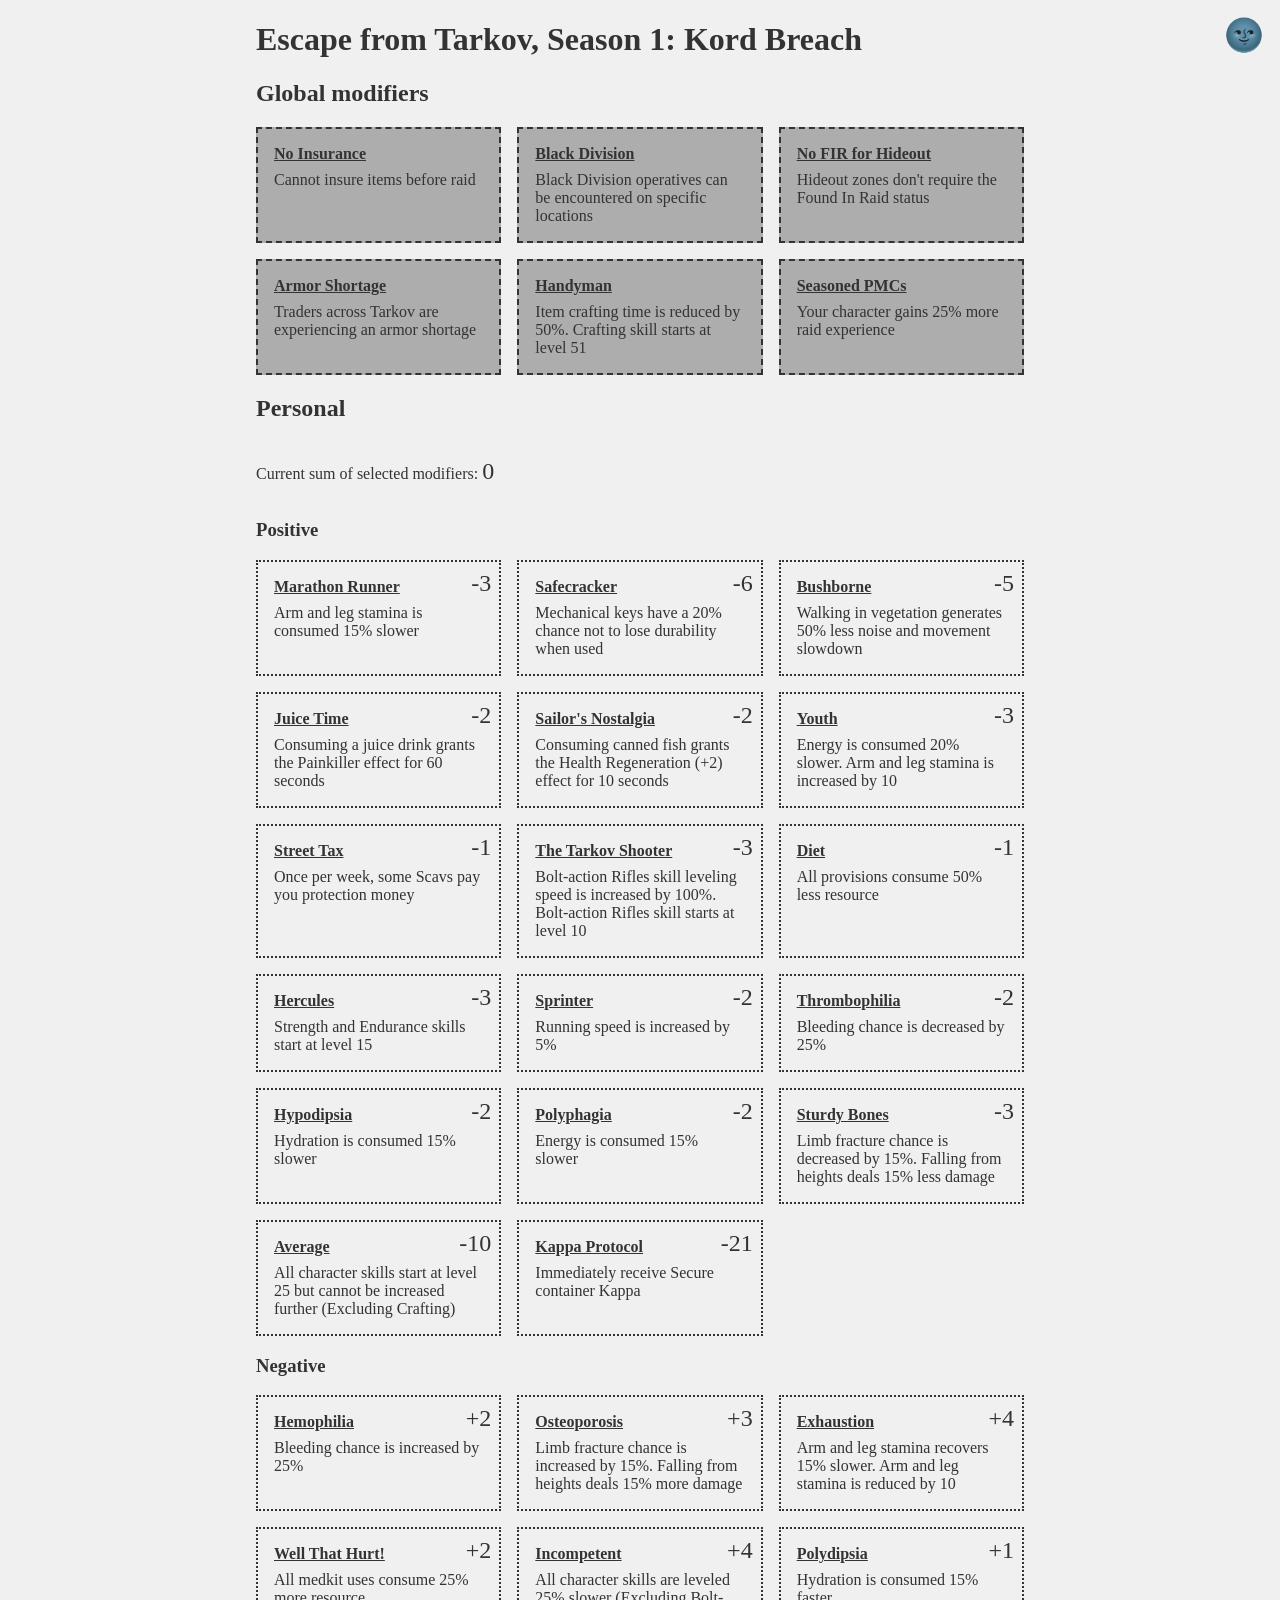
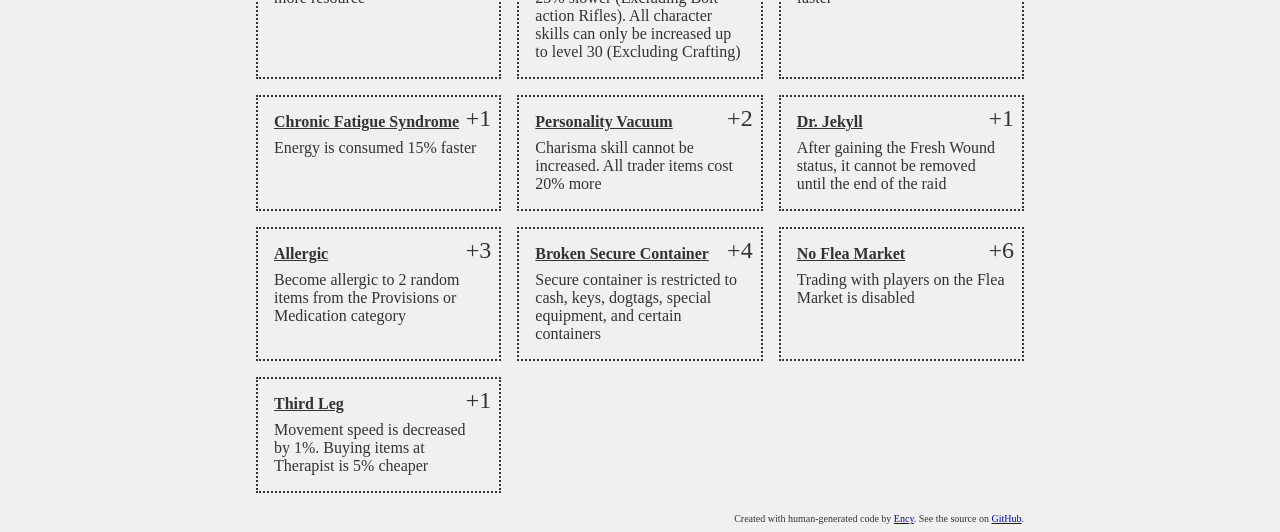
==== index.html @ 267952dd "Sticky sum, coloured sum" ====
<!DOCTYPE html>
<html lang="en">

<head>
    <meta charset="UTF-8">
    <meta name="viewport" content="width=device-width, initial-scale=1.0">
    <title>Season 1: Kord Breach modifiers</title>
    <link rel="stylesheet" href="./style.css">
    <script src="./themeSwitcher.js"></script>
</head>

<body>
    <h1>Escape from Tarkov, Season 1: Kord Breach</h1>

    <theme-switch>🌑</theme-switch>

    <h2>Global modifiers</h2>
    <modifier-grid>
        <modifier-item disabled checked>
            <modifier-name>No Insurance</modifier-name>
            <modifier-description>Cannot insure items before raid</modifier-description>
        </modifier-item>
        <modifier-item disabled checked>
            <modifier-name>Black Division</modifier-name>
            <modifier-description>Black Division operatives can be encountered on specific locations</modifier-description>
        </modifier-item>
        <modifier-item disabled checked>
            <modifier-name>No FIR for Hideout</modifier-name>
            <modifier-description>Hideout zones don't require the Found In Raid status</modifier-description>
        </modifier-item>
        <modifier-item disabled checked>
            <modifier-name>Armor Shortage</modifier-name>
            <modifier-description>Traders across Tarkov are experiencing an armor shortage</modifier-description>
        </modifier-item>
        <modifier-item disabled checked>
            <modifier-name>Handyman</modifier-name>
            <modifier-description>Item crafting time is reduced by 50%. Crafting skill starts at level 51</modifier-description>
        </modifier-item>
        <modifier-item disabled checked>
            <modifier-name>Seasoned PMCs</modifier-name>
            <modifier-description>Your character gains 25% more raid experience</modifier-description>
        </modifier-item>

    </modifier-grid>

    <h2>Personal</h2>
    <p id="sum-text">Current sum of selected modifiers: <span id="sum">0</span> </p>
    <h3>Positive</h3>
    <modifier-grid>
        <modifier-item>
            <modifier-name>Marathon Runner</modifier-name>
            <modifier-points>-3</modifier-points>
            <modifier-description>Arm and leg stamina is consumed 15% slower</modifier-description>
        </modifier-item>
        <modifier-item>
            <modifier-name>Safecracker</modifier-name>
            <modifier-points>-6</modifier-points>
            <modifier-description>Mechanical keys have a 20% chance not to lose durability when used</modifier-description>
        </modifier-item>
        <modifier-item>
            <modifier-name>Bushborne</modifier-name>
            <modifier-points>-5</modifier-points>
            <modifier-description>Walking in vegetation generates 50% less noise and movement slowdown</modifier-description>
        </modifier-item>
        <modifier-item>
            <modifier-name>Juice Time</modifier-name>
            <modifier-points>-2</modifier-points>
            <modifier-description>Consuming a juice drink grants the Painkiller effect for 60 seconds</modifier-description>
        </modifier-item>
        <modifier-item>
            <modifier-name>Sailor's Nostalgia</modifier-name>
            <modifier-points>-2</modifier-points>
            <modifier-description>Consuming canned fish grants the Health Regeneration (+2) effect for 10 seconds</modifier-description>
        </modifier-item>
        <modifier-item>
            <modifier-name>Youth</modifier-name>
            <modifier-points>-3</modifier-points>
            <modifier-description>Energy is consumed 20% slower. Arm and leg stamina is increased by 10</modifier-description>
        </modifier-item>
        <modifier-item>
            <modifier-name>Street Tax</modifier-name>
            <modifier-points>-1</modifier-points>
            <modifier-description>Once per week, some Scavs pay you protection money</modifier-description>
        </modifier-item>
        <modifier-item>
            <modifier-name>The Tarkov Shooter</modifier-name>
            <modifier-points>-3</modifier-points>
            <modifier-description>Bolt-action Rifles skill leveling speed is increased by 100%. Bolt-action Rifles skill starts at level 10</modifier-description>
        </modifier-item>
        <modifier-item>
            <modifier-name>Diet</modifier-name>
            <modifier-points>-1</modifier-points>
            <modifier-description>All provisions consume 50% less resource</modifier-description>
        </modifier-item>
        <modifier-item>
            <modifier-name>Hercules</modifier-name>
            <modifier-points>-3</modifier-points>
            <modifier-description>Strength and Endurance skills start at level 15</modifier-description>
        </modifier-item>
        <modifier-item>
            <modifier-name>Sprinter</modifier-name>
            <modifier-points>-2</modifier-points>
            <modifier-description>Running speed is increased by 5%</modifier-description>
        </modifier-item>
        <modifier-item>
            <modifier-name>Thrombophilia</modifier-name>
            <modifier-points>-2</modifier-points>
            <modifier-description>Bleeding chance is decreased by 25%</modifier-description>
        </modifier-item>
        <modifier-item>
            <modifier-name>Hypodipsia</modifier-name>
            <modifier-points>-2</modifier-points>
            <modifier-description>Hydration is consumed 15% slower</modifier-description>
        </modifier-item>
        <modifier-item>
            <modifier-name>Polyphagia</modifier-name>
            <modifier-points>-2</modifier-points>
            <modifier-description>Energy is consumed 15% slower</modifier-description>
        </modifier-item>
        <modifier-item>
            <modifier-name>Sturdy Bones</modifier-name>
            <modifier-points>-3</modifier-points>
            <modifier-description>Limb fracture chance is decreased by 15%. Falling from heights deals 15% less damage</modifier-description>
        </modifier-item>
        <modifier-item>
            <modifier-name>Average</modifier-name>
            <modifier-points>-10</modifier-points>
            <modifier-description>All character skills start at level 25 but cannot be increased further (Excluding Crafting)</modifier-description>
        </modifier-item>
        <modifier-item>
            <modifier-name>Kappa Protocol</modifier-name>
            <modifier-points>-21</modifier-points>
            <modifier-description>Immediately receive Secure container Kappa</modifier-description>
        </modifier-item>
    </modifier-grid>
    <h3>Negative</h3>
    <modifier-grid>
        <modifier-item>
            <modifier-name>Hemophilia</modifier-name>
            <modifier-points>+2</modifier-points>
            <modifier-description>Bleeding chance is increased by 25%</modifier-description>
        </modifier-item>
        <modifier-item>
            <modifier-name>Osteoporosis</modifier-name>
            <modifier-points>+3</modifier-points>
            <modifier-description>Limb fracture chance is increased by 15%. Falling from heights deals 15% more damage</modifier-description>
        </modifier-item>
        <modifier-item>
            <modifier-name>Exhaustion</modifier-name>
            <modifier-points>+4</modifier-points>
            <modifier-description>Arm and leg stamina recovers 15% slower. Arm and leg stamina is reduced by 10</modifier-description>
        </modifier-item>
        <modifier-item>
            <modifier-name>Well That Hurt!</modifier-name>
            <modifier-points>+2</modifier-points>
            <modifier-description>All medkit uses consume 25% more resource</modifier-description>
        </modifier-item>
        <modifier-item>
            <modifier-name>Incompetent</modifier-name>
            <modifier-points>+4</modifier-points>
            <modifier-description>All character skills are leveled 25% slower (Excluding Bolt-action Rifles). All character skills can only be increased up to level 30 (Excluding Crafting)</modifier-description>
        </modifier-item>
        <modifier-item>
            <modifier-name>Polydipsia</modifier-name>
            <modifier-points>+1</modifier-points>
            <modifier-description>Hydration is consumed 15% faster</modifier-description>
        </modifier-item>
        <modifier-item>
            <modifier-name>Chronic Fatigue Syndrome</modifier-name>
            <modifier-points>+1</modifier-points>
            <modifier-description>Energy is consumed 15% faster</modifier-description>
        </modifier-item>
        <modifier-item>
            <modifier-name>Personality Vacuum</modifier-name>
            <modifier-points>+2</modifier-points>
            <modifier-description>Charisma skill cannot be increased. All trader items cost 20% more</modifier-description>
        </modifier-item>
        <modifier-item>
            <modifier-name>Dr. Jekyll</modifier-name>
            <modifier-points>+1</modifier-points>
            <modifier-description>After gaining the Fresh Wound status, it cannot be removed until the end of the raid</modifier-description>
        </modifier-item>
        <modifier-item>
            <modifier-name>Allergic</modifier-name>
            <modifier-points>+3</modifier-points>
            <modifier-description>Become allergic to 2 random items from the Provisions or Medication category</modifier-description>
        </modifier-item>
        <modifier-item>
            <modifier-name>Broken Secure Container</modifier-name>
            <modifier-points>+4</modifier-points>
            <modifier-description>Secure container is restricted to cash, keys, dogtags, special equipment, and certain containers</modifier-description>
        </modifier-item>
        <modifier-item>
            <modifier-name>No Flea Market</modifier-name>
            <modifier-points>+6</modifier-points>
            <modifier-description>Trading with players on the Flea Market is disabled</modifier-description>
        </modifier-item>
        <modifier-item>
            <modifier-name>Third Leg</modifier-name>
            <modifier-points>+1</modifier-points>
            <modifier-description>Movement speed is decreased by 1%. Buying items at Therapist is 5% cheaper</modifier-description>
        </modifier-item>
    </modifier-grid>
    <script src="./script.js"></script>

    <footer>
        Created with human-generated code by <a href="https://github.com/3ncy">Ency</a>. See the source on <a href="https://github.com/3ncy/seasonal-modifiers">GitHub</a>.
    </footer>
</body>

</html>
---- style.css ----
html {
    color-scheme: light dark;
    --background-color: light-dark(#f0f0f0, #121212);
    --text-color: light-dark(#333, #f4f4f4);
    --selected-item-background: light-dark(#adadad, #555);
}

body {
    background-color: var(--background-color);
    color: var(--text-color);
}

modifier-grid {
    display: grid;
    grid-template-columns: repeat(auto-fill, minmax(200px, 1fr));
    gap: 1em;
}

modifier-item {
    cursor: pointer;

    display: block;
    position: relative;

    padding: 1em;

    border-style: dotted;
    border-width: 2px;

    &[checked] {
        background-color: var(--selected-item-background);
        border-style: dashed;
    }

    &[disabled] {
        cursor: default;
    }
}

modifier-name {
    display: inline-block;
    text-decoration: underline;
    font-weight: bold;
    margin-bottom: 0.5em;
}

modifier-description {
    display: block
}

modifier-points {
    position: absolute;
    top: 0.5rem;
    right: 0.5rem;
    font-size: x-large;
    margin-left: 1em;
}

span#sum {
    font-size: x-large;

    &[bad]{
        color: red;
    }
}

#sum-text {
    /* To make it stick on scrolling and be on top of all the content behind it */
    position: sticky;
    top: 0;
    background-color: var(--background-color);
    z-index: 1;
    width: 100%;

    /* visual stuff */
    padding-top: 1em;
    padding-bottom: 1em;
}

body {
    margin-right: 20vw;
    margin-left: 20vw;
}

footer {
    margin-top: 2em;
    font-size: x-small;
    text-align: right;
}

theme-switch {
    position: fixed;
    top: 1rem;
    right: 1rem;
    cursor: pointer;
    user-select: none;
    font-size: 2em;
}
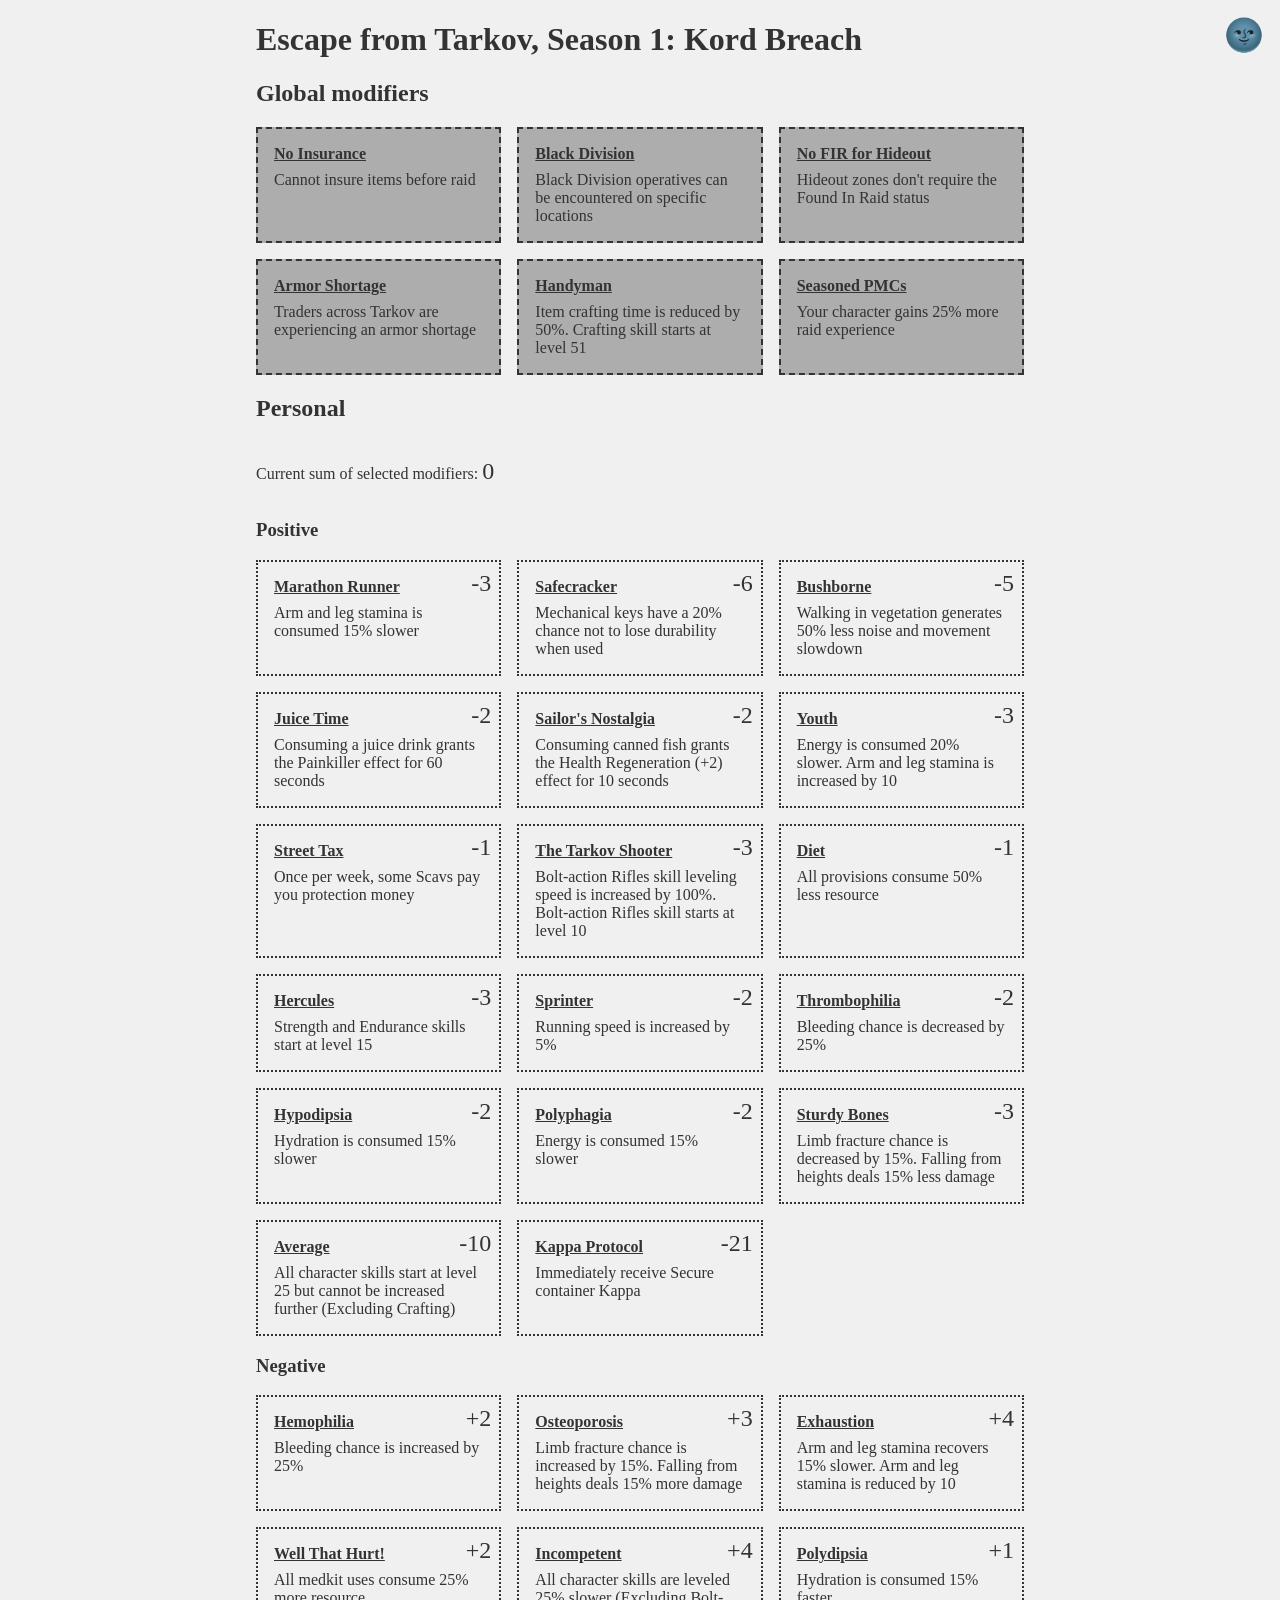
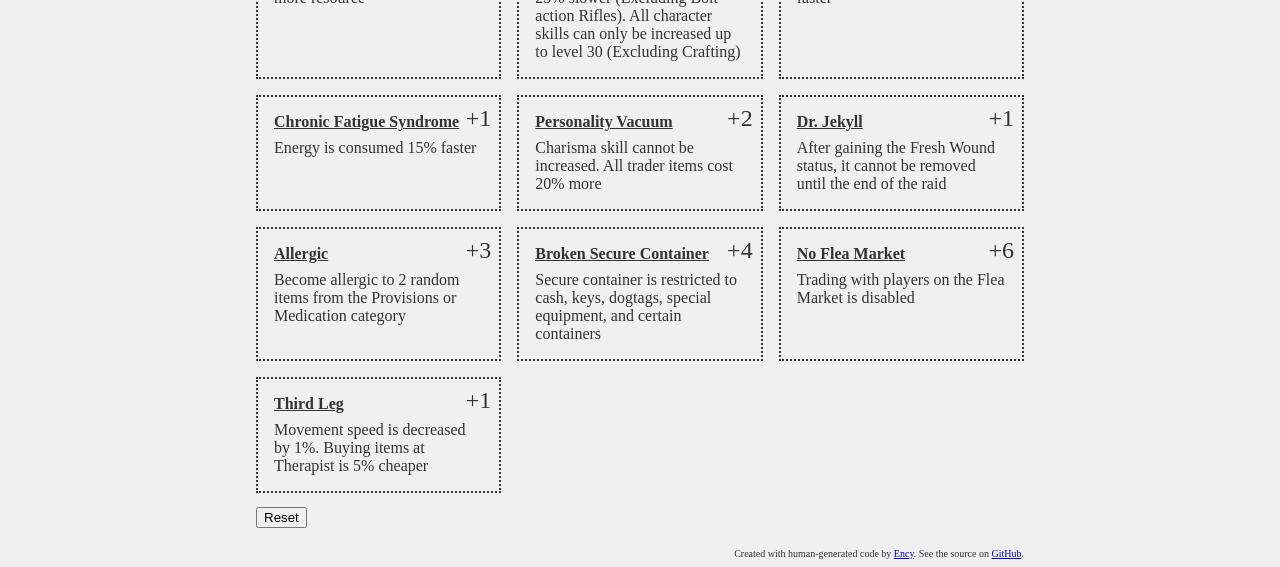
==== commit 38937bbb: "one-click reset selected" ====
--- a/index.html
+++ b/index.html
@@ -16,6 +16,7 @@
 
     <h2>Global modifiers</h2>
     <modifier-grid>
+        <!-- global template start -->
         <modifier-item disabled checked>
             <modifier-name>No Insurance</modifier-name>
             <modifier-description>Cannot insure items before raid</modifier-description>
@@ -40,13 +41,14 @@
             <modifier-name>Seasoned PMCs</modifier-name>
             <modifier-description>Your character gains 25% more raid experience</modifier-description>
         </modifier-item>
-
+       <!-- global template end -->
     </modifier-grid>
 
     <h2>Personal</h2>
     <p id="sum-text">Current sum of selected modifiers: <span id="sum">0</span> </p>
     <h3>Positive</h3>
     <modifier-grid>
+        <!-- positive template start -->
         <modifier-item>
             <modifier-name>Marathon Runner</modifier-name>
             <modifier-points>-3</modifier-points>
@@ -102,22 +104,22 @@
             <modifier-points>-2</modifier-points>
             <modifier-description>Running speed is increased by 5%</modifier-description>
         </modifier-item>
-        <modifier-item>
+        <modifier-item group="2">
             <modifier-name>Thrombophilia</modifier-name>
             <modifier-points>-2</modifier-points>
             <modifier-description>Bleeding chance is decreased by 25%</modifier-description>
         </modifier-item>
-        <modifier-item>
+        <modifier-item group="3">
             <modifier-name>Hypodipsia</modifier-name>
             <modifier-points>-2</modifier-points>
             <modifier-description>Hydration is consumed 15% slower</modifier-description>
         </modifier-item>
-        <modifier-item>
+        <modifier-item group="4">
             <modifier-name>Polyphagia</modifier-name>
             <modifier-points>-2</modifier-points>
             <modifier-description>Energy is consumed 15% slower</modifier-description>
         </modifier-item>
-        <modifier-item>
+        <modifier-item group="1">
             <modifier-name>Sturdy Bones</modifier-name>
             <modifier-points>-3</modifier-points>
             <modifier-description>Limb fracture chance is decreased by 15%. Falling from heights deals 15% less damage</modifier-description>
@@ -132,15 +134,17 @@
             <modifier-points>-21</modifier-points>
             <modifier-description>Immediately receive Secure container Kappa</modifier-description>
         </modifier-item>
+       <!-- positive template end -->
     </modifier-grid>
     <h3>Negative</h3>
     <modifier-grid>
-        <modifier-item>
+        <!-- negative template start -->
+        <modifier-item group="2">
             <modifier-name>Hemophilia</modifier-name>
             <modifier-points>+2</modifier-points>
             <modifier-description>Bleeding chance is increased by 25%</modifier-description>
         </modifier-item>
-        <modifier-item>
+        <modifier-item group="1">
             <modifier-name>Osteoporosis</modifier-name>
             <modifier-points>+3</modifier-points>
             <modifier-description>Limb fracture chance is increased by 15%. Falling from heights deals 15% more damage</modifier-description>
@@ -160,12 +164,12 @@
             <modifier-points>+4</modifier-points>
             <modifier-description>All character skills are leveled 25% slower (Excluding Bolt-action Rifles). All character skills can only be increased up to level 30 (Excluding Crafting)</modifier-description>
         </modifier-item>
-        <modifier-item>
+        <modifier-item group="3">
             <modifier-name>Polydipsia</modifier-name>
             <modifier-points>+1</modifier-points>
             <modifier-description>Hydration is consumed 15% faster</modifier-description>
         </modifier-item>
-        <modifier-item>
+        <modifier-item group="4">
             <modifier-name>Chronic Fatigue Syndrome</modifier-name>
             <modifier-points>+1</modifier-points>
             <modifier-description>Energy is consumed 15% faster</modifier-description>
@@ -200,9 +204,11 @@
             <modifier-points>+1</modifier-points>
             <modifier-description>Movement speed is decreased by 1%. Buying items at Therapist is 5% cheaper</modifier-description>
         </modifier-item>
+       <!-- negative template end -->
     </modifier-grid>
     <script src="./script.js"></script>
 
+    <button id="reset" onclick="resetSelected();">Reset</button>
     <footer>
         Created with human-generated code by <a href="https://github.com/3ncy">Ency</a>. See the source on <a href="https://github.com/3ncy/seasonal-modifiers">GitHub</a>.
     </footer>
--- a/style.css
+++ b/style.css
@@ -34,6 +34,10 @@
 
     &[disabled] {
         cursor: default;
+    }
+
+    &[blocked] {
+        opacity: 0.5;
     }
 }
 
@@ -77,6 +81,10 @@
     padding-bottom: 1em;
 }
 
+button#reset {
+    margin-top: 1em;
+}
+
 body {
     margin-right: 20vw;
     margin-left: 20vw;
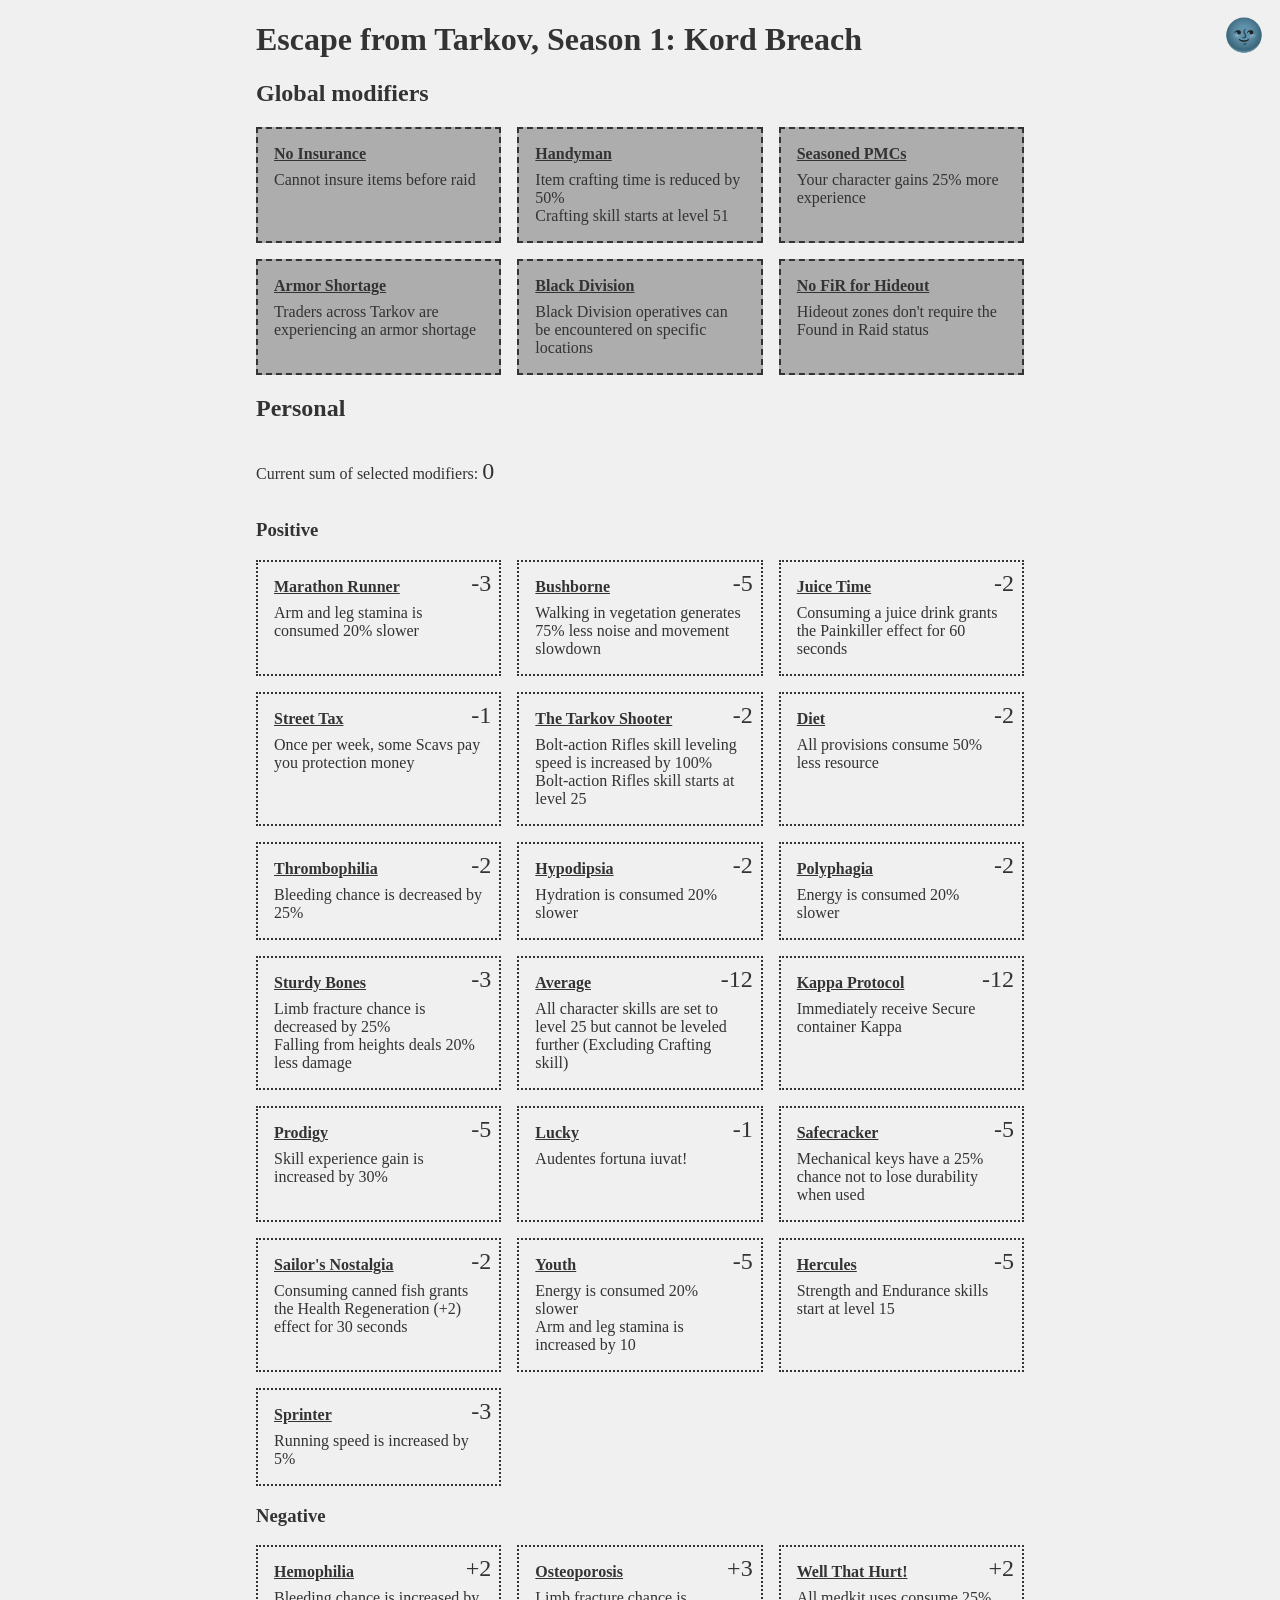
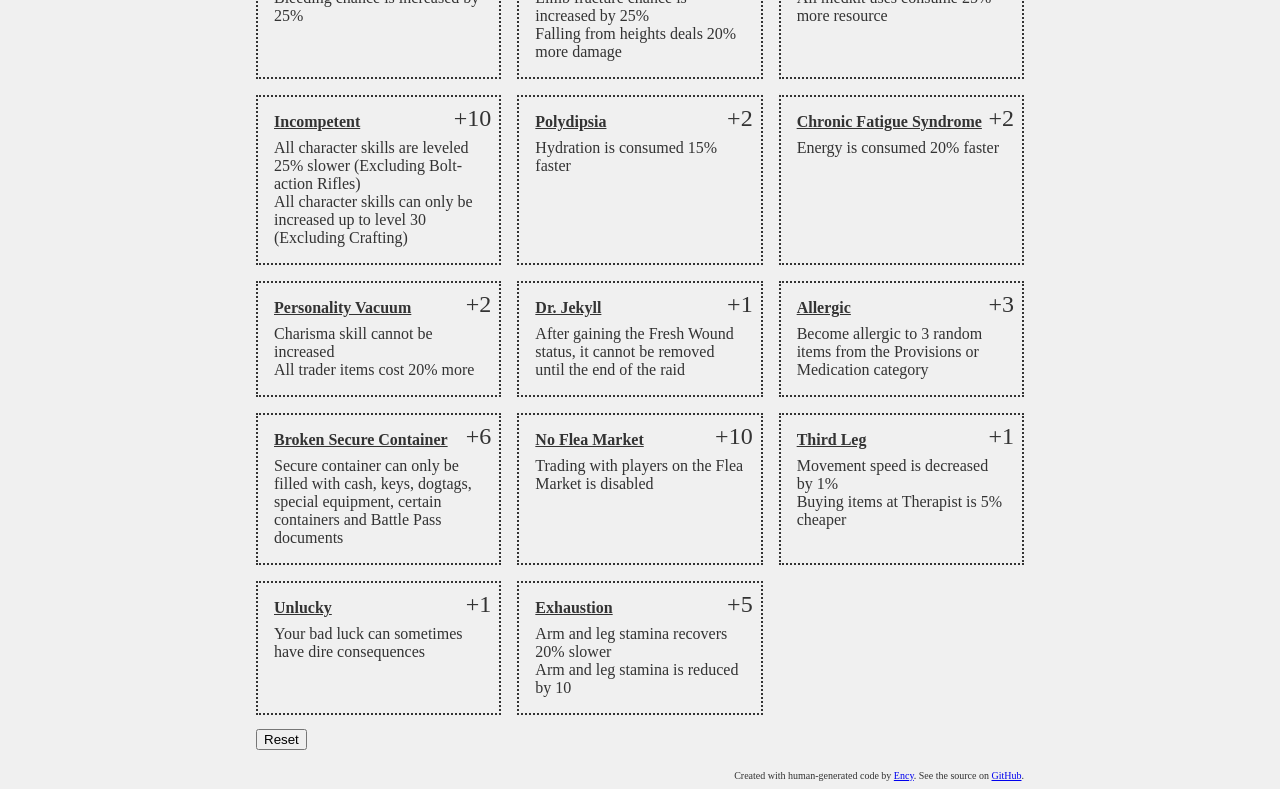
==== commit 333bcd23: "Update info for Season 1 launch" ====
--- a/index.html
+++ b/index.html
@@ -22,24 +22,24 @@
             <modifier-description>Cannot insure items before raid</modifier-description>
         </modifier-item>
         <modifier-item disabled checked>
+            <modifier-name>Handyman</modifier-name>
+            <modifier-description>Item crafting time is reduced by 50%<br>Crafting skill starts at level 51</modifier-description>
+        </modifier-item>
+        <modifier-item disabled checked>
+            <modifier-name>Seasoned PMCs</modifier-name>
+            <modifier-description>Your character gains 25% more experience</modifier-description>
+        </modifier-item>
+        <modifier-item disabled checked>
+            <modifier-name>Armor Shortage</modifier-name>
+            <modifier-description>Traders across Tarkov are experiencing an armor shortage</modifier-description>
+        </modifier-item>
+        <modifier-item disabled checked>
             <modifier-name>Black Division</modifier-name>
             <modifier-description>Black Division operatives can be encountered on specific locations</modifier-description>
         </modifier-item>
         <modifier-item disabled checked>
-            <modifier-name>No FIR for Hideout</modifier-name>
-            <modifier-description>Hideout zones don't require the Found In Raid status</modifier-description>
-        </modifier-item>
-        <modifier-item disabled checked>
-            <modifier-name>Armor Shortage</modifier-name>
-            <modifier-description>Traders across Tarkov are experiencing an armor shortage</modifier-description>
-        </modifier-item>
-        <modifier-item disabled checked>
-            <modifier-name>Handyman</modifier-name>
-            <modifier-description>Item crafting time is reduced by 50%. Crafting skill starts at level 51</modifier-description>
-        </modifier-item>
-        <modifier-item disabled checked>
-            <modifier-name>Seasoned PMCs</modifier-name>
-            <modifier-description>Your character gains 25% more raid experience</modifier-description>
+            <modifier-name>No FiR for Hideout</modifier-name>
+            <modifier-description>Hideout zones don't require the Found in Raid status</modifier-description>
         </modifier-item>
        <!-- global template end -->
     </modifier-grid>
@@ -49,135 +49,140 @@
     <h3>Positive</h3>
     <modifier-grid>
         <!-- positive template start -->
-        <modifier-item>
+        <modifier-item group="5">
             <modifier-name>Marathon Runner</modifier-name>
             <modifier-points>-3</modifier-points>
-            <modifier-description>Arm and leg stamina is consumed 15% slower</modifier-description>
-        </modifier-item>
-        <modifier-item>
-            <modifier-name>Safecracker</modifier-name>
-            <modifier-points>-6</modifier-points>
-            <modifier-description>Mechanical keys have a 20% chance not to lose durability when used</modifier-description>
+            <modifier-description>Arm and leg stamina is consumed 20% slower</modifier-description>
         </modifier-item>
         <modifier-item>
             <modifier-name>Bushborne</modifier-name>
             <modifier-points>-5</modifier-points>
-            <modifier-description>Walking in vegetation generates 50% less noise and movement slowdown</modifier-description>
+            <modifier-description>Walking in vegetation generates 75% less noise and movement slowdown</modifier-description>
         </modifier-item>
         <modifier-item>
             <modifier-name>Juice Time</modifier-name>
             <modifier-points>-2</modifier-points>
             <modifier-description>Consuming a juice drink grants the Painkiller effect for 60 seconds</modifier-description>
-        </modifier-item>
-        <modifier-item>
-            <modifier-name>Sailor's Nostalgia</modifier-name>
-            <modifier-points>-2</modifier-points>
-            <modifier-description>Consuming canned fish grants the Health Regeneration (+2) effect for 10 seconds</modifier-description>
-        </modifier-item>
-        <modifier-item>
-            <modifier-name>Youth</modifier-name>
-            <modifier-points>-3</modifier-points>
-            <modifier-description>Energy is consumed 20% slower. Arm and leg stamina is increased by 10</modifier-description>
         </modifier-item>
         <modifier-item>
             <modifier-name>Street Tax</modifier-name>
             <modifier-points>-1</modifier-points>
             <modifier-description>Once per week, some Scavs pay you protection money</modifier-description>
         </modifier-item>
-        <modifier-item>
+        <modifier-item group="3">
             <modifier-name>The Tarkov Shooter</modifier-name>
-            <modifier-points>-3</modifier-points>
-            <modifier-description>Bolt-action Rifles skill leveling speed is increased by 100%. Bolt-action Rifles skill starts at level 10</modifier-description>
+            <modifier-points>-2</modifier-points>
+            <modifier-description>Bolt-action Rifles skill leveling speed is increased by 100%<br>Bolt-action Rifles skill starts at level 25</modifier-description>
         </modifier-item>
         <modifier-item>
             <modifier-name>Diet</modifier-name>
-            <modifier-points>-1</modifier-points>
+            <modifier-points>-2</modifier-points>
             <modifier-description>All provisions consume 50% less resource</modifier-description>
         </modifier-item>
-        <modifier-item>
-            <modifier-name>Hercules</modifier-name>
-            <modifier-points>-3</modifier-points>
-            <modifier-description>Strength and Endurance skills start at level 15</modifier-description>
-        </modifier-item>
-        <modifier-item>
-            <modifier-name>Sprinter</modifier-name>
-            <modifier-points>-2</modifier-points>
-            <modifier-description>Running speed is increased by 5%</modifier-description>
+        <modifier-item group="1">
+            <modifier-name>Thrombophilia</modifier-name>
+            <modifier-points>-2</modifier-points>
+            <modifier-description>Bleeding chance is decreased by 25%</modifier-description>
+        </modifier-item>
+        <modifier-item group="4">
+            <modifier-name>Hypodipsia</modifier-name>
+            <modifier-points>-2</modifier-points>
+            <modifier-description>Hydration is consumed 20% slower</modifier-description>
+        </modifier-item>
+        <modifier-item group="5">
+            <modifier-name>Polyphagia</modifier-name>
+            <modifier-points>-2</modifier-points>
+            <modifier-description>Energy is consumed 20% slower</modifier-description>
         </modifier-item>
         <modifier-item group="2">
-            <modifier-name>Thrombophilia</modifier-name>
-            <modifier-points>-2</modifier-points>
-            <modifier-description>Bleeding chance is decreased by 25%</modifier-description>
-        </modifier-item>
-        <modifier-item group="3">
-            <modifier-name>Hypodipsia</modifier-name>
-            <modifier-points>-2</modifier-points>
-            <modifier-description>Hydration is consumed 15% slower</modifier-description>
-        </modifier-item>
-        <modifier-item group="4">
-            <modifier-name>Polyphagia</modifier-name>
-            <modifier-points>-2</modifier-points>
-            <modifier-description>Energy is consumed 15% slower</modifier-description>
-        </modifier-item>
-        <modifier-item group="1">
             <modifier-name>Sturdy Bones</modifier-name>
             <modifier-points>-3</modifier-points>
-            <modifier-description>Limb fracture chance is decreased by 15%. Falling from heights deals 15% less damage</modifier-description>
-        </modifier-item>
-        <modifier-item>
+            <modifier-description>Limb fracture chance is decreased by 25%<br>Falling from heights deals 20% less damage</modifier-description>
+        </modifier-item>
+        <modifier-item group="3">
             <modifier-name>Average</modifier-name>
-            <modifier-points>-10</modifier-points>
-            <modifier-description>All character skills start at level 25 but cannot be increased further (Excluding Crafting)</modifier-description>
+            <modifier-points>-12</modifier-points>
+            <modifier-description>All character skills are set to level 25 but cannot be leveled further (Excluding Crafting skill)</modifier-description>
         </modifier-item>
         <modifier-item>
             <modifier-name>Kappa Protocol</modifier-name>
-            <modifier-points>-21</modifier-points>
+            <modifier-points>-12</modifier-points>
             <modifier-description>Immediately receive Secure container Kappa</modifier-description>
+        </modifier-item>
+        <modifier-item group="3">
+            <modifier-name>Prodigy</modifier-name>
+            <modifier-points>-5</modifier-points>
+            <modifier-description>Skill experience gain is increased by 30%</modifier-description>
+        </modifier-item>
+        <modifier-item group="6">
+            <modifier-name>Lucky</modifier-name>
+            <modifier-points>-1</modifier-points>
+            <modifier-description>Audentes fortuna iuvat!</modifier-description>
+        </modifier-item>
+        <modifier-item>
+            <modifier-name>Safecracker</modifier-name>
+            <modifier-points>-5</modifier-points>
+            <modifier-description>Mechanical keys have a 25% chance not to lose durability when used</modifier-description>
+        </modifier-item>
+        <modifier-item>
+            <modifier-name>Sailor's Nostalgia</modifier-name>
+            <modifier-points>-2</modifier-points>
+            <modifier-description>Consuming canned fish grants the Health Regeneration (+2) effect for 30 seconds</modifier-description>
+        </modifier-item>
+        <modifier-item group="5">
+            <modifier-name>Youth</modifier-name>
+            <modifier-points>-5</modifier-points>
+            <modifier-description>Energy is consumed 20% slower<br>Arm and leg stamina is increased by 10</modifier-description>
+        </modifier-item>
+        <modifier-item group="3">
+            <modifier-name>Hercules</modifier-name>
+            <modifier-points>-5</modifier-points>
+            <modifier-description>Strength and Endurance skills start at level 15</modifier-description>
+        </modifier-item>
+        <modifier-item group="5">
+            <modifier-name>Sprinter</modifier-name>
+            <modifier-points>-3</modifier-points>
+            <modifier-description>Running speed is increased by 5%</modifier-description>
         </modifier-item>
        <!-- positive template end -->
     </modifier-grid>
     <h3>Negative</h3>
     <modifier-grid>
         <!-- negative template start -->
+        <modifier-item group="1">
+            <modifier-name>Hemophilia</modifier-name>
+            <modifier-points>+2</modifier-points>
+            <modifier-description>Bleeding chance is increased by 25%</modifier-description>
+        </modifier-item>
         <modifier-item group="2">
-            <modifier-name>Hemophilia</modifier-name>
-            <modifier-points>+2</modifier-points>
-            <modifier-description>Bleeding chance is increased by 25%</modifier-description>
-        </modifier-item>
-        <modifier-item group="1">
             <modifier-name>Osteoporosis</modifier-name>
             <modifier-points>+3</modifier-points>
-            <modifier-description>Limb fracture chance is increased by 15%. Falling from heights deals 15% more damage</modifier-description>
-        </modifier-item>
-        <modifier-item>
-            <modifier-name>Exhaustion</modifier-name>
-            <modifier-points>+4</modifier-points>
-            <modifier-description>Arm and leg stamina recovers 15% slower. Arm and leg stamina is reduced by 10</modifier-description>
+            <modifier-description>Limb fracture chance is increased by 25%<br>Falling from heights deals 20% more damage</modifier-description>
         </modifier-item>
         <modifier-item>
             <modifier-name>Well That Hurt!</modifier-name>
             <modifier-points>+2</modifier-points>
             <modifier-description>All medkit uses consume 25% more resource</modifier-description>
         </modifier-item>
-        <modifier-item>
+        <modifier-item group="3">
             <modifier-name>Incompetent</modifier-name>
-            <modifier-points>+4</modifier-points>
-            <modifier-description>All character skills are leveled 25% slower (Excluding Bolt-action Rifles). All character skills can only be increased up to level 30 (Excluding Crafting)</modifier-description>
-        </modifier-item>
-        <modifier-item group="3">
+            <modifier-points>+10</modifier-points>
+            <modifier-description>All character skills are leveled 25% slower (Excluding Bolt-action Rifles)<br>All character skills can only be increased up to level 30 (Excluding Crafting)</modifier-description>
+        </modifier-item>
+        <modifier-item group="4">
             <modifier-name>Polydipsia</modifier-name>
-            <modifier-points>+1</modifier-points>
+            <modifier-points>+2</modifier-points>
             <modifier-description>Hydration is consumed 15% faster</modifier-description>
         </modifier-item>
-        <modifier-item group="4">
+        <modifier-item group="5">
             <modifier-name>Chronic Fatigue Syndrome</modifier-name>
-            <modifier-points>+1</modifier-points>
-            <modifier-description>Energy is consumed 15% faster</modifier-description>
-        </modifier-item>
-        <modifier-item>
+            <modifier-points>+2</modifier-points>
+            <modifier-description>Energy is consumed 20% faster</modifier-description>
+        </modifier-item>
+        <modifier-item group="5">
             <modifier-name>Personality Vacuum</modifier-name>
             <modifier-points>+2</modifier-points>
-            <modifier-description>Charisma skill cannot be increased. All trader items cost 20% more</modifier-description>
+            <modifier-description>Charisma skill cannot be increased<br>All trader items cost 20% more</modifier-description>
         </modifier-item>
         <modifier-item>
             <modifier-name>Dr. Jekyll</modifier-name>
@@ -187,22 +192,32 @@
         <modifier-item>
             <modifier-name>Allergic</modifier-name>
             <modifier-points>+3</modifier-points>
-            <modifier-description>Become allergic to 2 random items from the Provisions or Medication category</modifier-description>
+            <modifier-description>Become allergic to 3 random items from the Provisions or Medication category</modifier-description>
         </modifier-item>
         <modifier-item>
             <modifier-name>Broken Secure Container</modifier-name>
-            <modifier-points>+4</modifier-points>
-            <modifier-description>Secure container is restricted to cash, keys, dogtags, special equipment, and certain containers</modifier-description>
+            <modifier-points>+6</modifier-points>
+            <modifier-description>Secure container can only be filled with cash, keys, dogtags, special equipment, certain containers and Battle Pass documents</modifier-description>
         </modifier-item>
         <modifier-item>
             <modifier-name>No Flea Market</modifier-name>
-            <modifier-points>+6</modifier-points>
+            <modifier-points>+10</modifier-points>
             <modifier-description>Trading with players on the Flea Market is disabled</modifier-description>
         </modifier-item>
-        <modifier-item>
+        <modifier-item group="5">
             <modifier-name>Third Leg</modifier-name>
             <modifier-points>+1</modifier-points>
-            <modifier-description>Movement speed is decreased by 1%. Buying items at Therapist is 5% cheaper</modifier-description>
+            <modifier-description>Movement speed is decreased by 1%<br>Buying items at Therapist is 5% cheaper</modifier-description>
+        </modifier-item>
+        <modifier-item group="6">
+            <modifier-name>Unlucky</modifier-name>
+            <modifier-points>+1</modifier-points>
+            <modifier-description>Your bad luck can sometimes have dire consequences</modifier-description>
+        </modifier-item>
+        <modifier-item group="5">
+            <modifier-name>Exhaustion</modifier-name>
+            <modifier-points>+5</modifier-points>
+            <modifier-description>Arm and leg stamina recovers 20% slower<br>Arm and leg stamina is reduced by 10</modifier-description>
         </modifier-item>
        <!-- negative template end -->
     </modifier-grid>
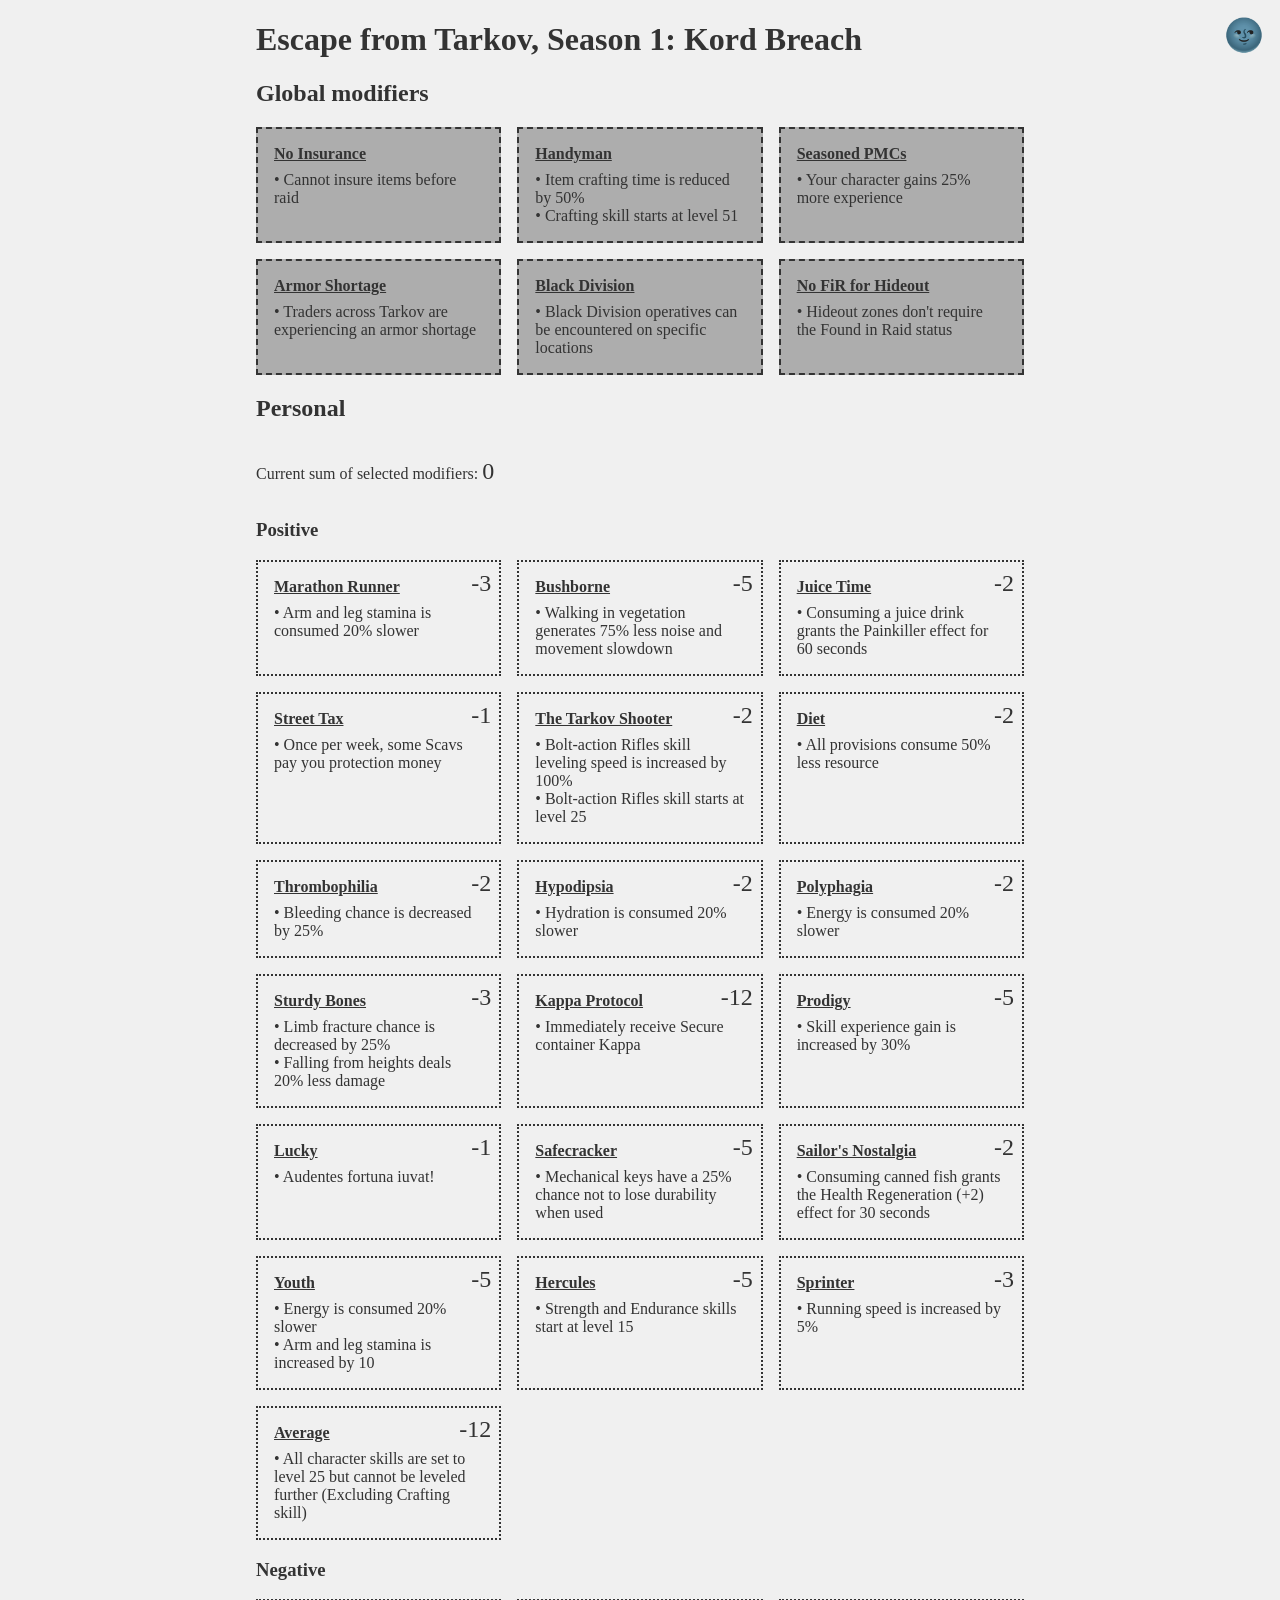
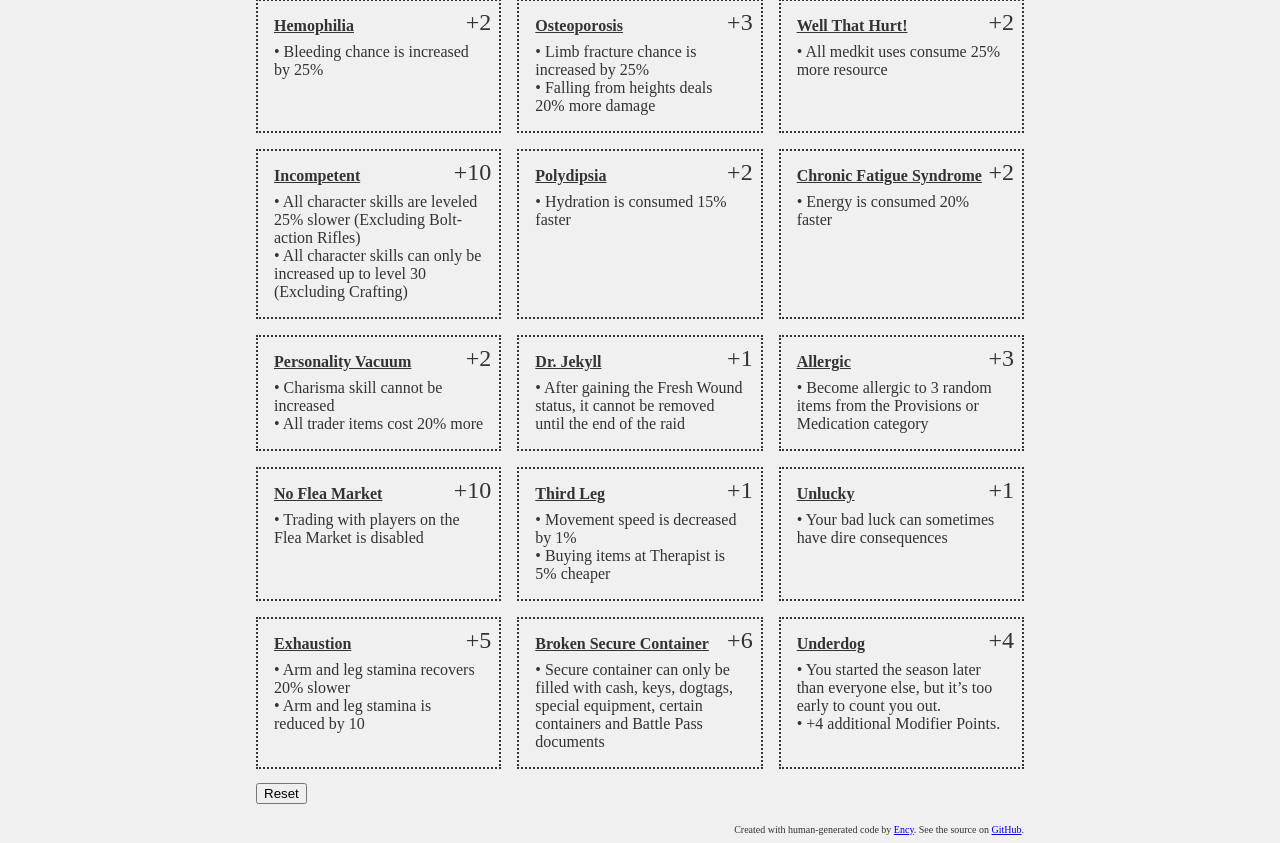
==== commit b657cb12: "League update" ====
--- a/index.html
+++ b/index.html
@@ -19,27 +19,27 @@
         <!-- global template start -->
         <modifier-item disabled checked>
             <modifier-name>No Insurance</modifier-name>
-            <modifier-description>Cannot insure items before raid</modifier-description>
+            <modifier-description>• Cannot insure items before raid</modifier-description>
         </modifier-item>
         <modifier-item disabled checked>
             <modifier-name>Handyman</modifier-name>
-            <modifier-description>Item crafting time is reduced by 50%<br>Crafting skill starts at level 51</modifier-description>
+            <modifier-description>• Item crafting time is reduced by 50%<br>• Crafting skill starts at level 51</modifier-description>
         </modifier-item>
         <modifier-item disabled checked>
             <modifier-name>Seasoned PMCs</modifier-name>
-            <modifier-description>Your character gains 25% more experience</modifier-description>
+            <modifier-description>• Your character gains 25% more experience</modifier-description>
         </modifier-item>
         <modifier-item disabled checked>
             <modifier-name>Armor Shortage</modifier-name>
-            <modifier-description>Traders across Tarkov are experiencing an armor shortage</modifier-description>
+            <modifier-description>• Traders across Tarkov are experiencing an armor shortage</modifier-description>
         </modifier-item>
         <modifier-item disabled checked>
             <modifier-name>Black Division</modifier-name>
-            <modifier-description>Black Division operatives can be encountered on specific locations</modifier-description>
+            <modifier-description>• Black Division operatives can be encountered on specific locations</modifier-description>
         </modifier-item>
         <modifier-item disabled checked>
             <modifier-name>No FiR for Hideout</modifier-name>
-            <modifier-description>Hideout zones don't require the Found in Raid status</modifier-description>
+            <modifier-description>• Hideout zones don't require the Found in Raid status</modifier-description>
         </modifier-item>
        <!-- global template end -->
     </modifier-grid>
@@ -49,175 +49,201 @@
     <h3>Positive</h3>
     <modifier-grid>
         <!-- positive template start -->
-        <modifier-item group="5">
+        <modifier-item modifier-id="7" blocking>
             <modifier-name>Marathon Runner</modifier-name>
             <modifier-points>-3</modifier-points>
-            <modifier-description>Arm and leg stamina is consumed 20% slower</modifier-description>
-        </modifier-item>
-        <modifier-item>
+            <modifier-description>• Arm and leg stamina is consumed 20% slower</modifier-description>
+            <modifier-blocking>[8,9]</modifier-blocking>
+        </modifier-item>
+        <modifier-item modifier-id="10">
             <modifier-name>Bushborne</modifier-name>
             <modifier-points>-5</modifier-points>
-            <modifier-description>Walking in vegetation generates 75% less noise and movement slowdown</modifier-description>
-        </modifier-item>
-        <modifier-item>
+            <modifier-description>• Walking in vegetation generates 75% less noise and movement slowdown</modifier-description>
+        </modifier-item>
+        <modifier-item modifier-id="11">
             <modifier-name>Juice Time</modifier-name>
             <modifier-points>-2</modifier-points>
-            <modifier-description>Consuming a juice drink grants the Painkiller effect for 60 seconds</modifier-description>
-        </modifier-item>
-        <modifier-item>
+            <modifier-description>• Consuming a juice drink grants the Painkiller effect for 60 seconds</modifier-description>
+        </modifier-item>
+        <modifier-item modifier-id="12">
             <modifier-name>Street Tax</modifier-name>
             <modifier-points>-1</modifier-points>
-            <modifier-description>Once per week, some Scavs pay you protection money</modifier-description>
-        </modifier-item>
-        <modifier-item group="3">
+            <modifier-description>• Once per week, some Scavs pay you protection money</modifier-description>
+        </modifier-item>
+        <modifier-item modifier-id="13" blocking>
             <modifier-name>The Tarkov Shooter</modifier-name>
             <modifier-points>-2</modifier-points>
-            <modifier-description>Bolt-action Rifles skill leveling speed is increased by 100%<br>Bolt-action Rifles skill starts at level 25</modifier-description>
-        </modifier-item>
-        <modifier-item>
+            <modifier-description>• Bolt-action Rifles skill leveling speed is increased by 100%<br>• Bolt-action Rifles skill starts at level 25</modifier-description>
+            <modifier-blocking>[14]</modifier-blocking>
+        </modifier-item>
+        <modifier-item modifier-id="15">
             <modifier-name>Diet</modifier-name>
             <modifier-points>-2</modifier-points>
-            <modifier-description>All provisions consume 50% less resource</modifier-description>
-        </modifier-item>
-        <modifier-item group="1">
+            <modifier-description>• All provisions consume 50% less resource</modifier-description>
+        </modifier-item>
+        <modifier-item modifier-id="16" blocking>
             <modifier-name>Thrombophilia</modifier-name>
             <modifier-points>-2</modifier-points>
-            <modifier-description>Bleeding chance is decreased by 25%</modifier-description>
-        </modifier-item>
-        <modifier-item group="4">
+            <modifier-description>• Bleeding chance is decreased by 25%</modifier-description>
+            <modifier-blocking>[17]</modifier-blocking>
+        </modifier-item>
+        <modifier-item modifier-id="18" blocking>
             <modifier-name>Hypodipsia</modifier-name>
             <modifier-points>-2</modifier-points>
-            <modifier-description>Hydration is consumed 20% slower</modifier-description>
-        </modifier-item>
-        <modifier-item group="5">
+            <modifier-description>• Hydration is consumed 20% slower</modifier-description>
+            <modifier-blocking>[19]</modifier-blocking>
+        </modifier-item>
+        <modifier-item modifier-id="20" blocking>
             <modifier-name>Polyphagia</modifier-name>
             <modifier-points>-2</modifier-points>
-            <modifier-description>Energy is consumed 20% slower</modifier-description>
-        </modifier-item>
-        <modifier-item group="2">
+            <modifier-description>• Energy is consumed 20% slower</modifier-description>
+            <modifier-blocking>[21,22]</modifier-blocking>
+        </modifier-item>
+        <modifier-item modifier-id="23" blocking>
             <modifier-name>Sturdy Bones</modifier-name>
             <modifier-points>-3</modifier-points>
-            <modifier-description>Limb fracture chance is decreased by 25%<br>Falling from heights deals 20% less damage</modifier-description>
-        </modifier-item>
-        <modifier-item group="3">
+            <modifier-description>• Limb fracture chance is decreased by 25%<br>• Falling from heights deals 20% less damage</modifier-description>
+            <modifier-blocking>[24]</modifier-blocking>
+        </modifier-item>
+        <modifier-item modifier-id="25">
+            <modifier-name>Kappa Protocol</modifier-name>
+            <modifier-points>-12</modifier-points>
+            <modifier-description>• Immediately receive Secure container Kappa</modifier-description>
+        </modifier-item>
+        <modifier-item modifier-id="26" blocking>
+            <modifier-name>Prodigy</modifier-name>
+            <modifier-points>-5</modifier-points>
+            <modifier-description>• Skill experience gain is increased by 30%</modifier-description>
+            <modifier-blocking>[14,27]</modifier-blocking>
+        </modifier-item>
+        <modifier-item modifier-id="28" blocking>
+            <modifier-name>Lucky</modifier-name>
+            <modifier-points>-1</modifier-points>
+            <modifier-description>• Audentes fortuna iuvat!</modifier-description>
+            <modifier-blocking>[29]</modifier-blocking>
+        </modifier-item>
+        <modifier-item modifier-id="30">
+            <modifier-name>Safecracker</modifier-name>
+            <modifier-points>-5</modifier-points>
+            <modifier-description>• Mechanical keys have a 25% chance not to lose durability when used</modifier-description>
+        </modifier-item>
+        <modifier-item modifier-id="31">
+            <modifier-name>Sailor's Nostalgia</modifier-name>
+            <modifier-points>-2</modifier-points>
+            <modifier-description>• Consuming canned fish grants the Health Regeneration (+2) effect for 30 seconds</modifier-description>
+        </modifier-item>
+        <modifier-item modifier-id="22" blocking>
+            <modifier-name>Youth</modifier-name>
+            <modifier-points>-5</modifier-points>
+            <modifier-description>• Energy is consumed 20% slower<br>• Arm and leg stamina is increased by 10</modifier-description>
+            <modifier-blocking>[8,21,20]</modifier-blocking>
+        </modifier-item>
+        <modifier-item modifier-id="32" blocking>
+            <modifier-name>Hercules</modifier-name>
+            <modifier-points>-5</modifier-points>
+            <modifier-description>• Strength and Endurance skills start at level 15</modifier-description>
+            <modifier-blocking>[14]</modifier-blocking>
+        </modifier-item>
+        <modifier-item modifier-id="9" blocking>
+            <modifier-name>Sprinter</modifier-name>
+            <modifier-points>-3</modifier-points>
+            <modifier-description>• Running speed is increased by 5%</modifier-description>
+            <modifier-blocking>[7,33]</modifier-blocking>
+        </modifier-item>
+        <modifier-item modifier-id="14" blocking>
             <modifier-name>Average</modifier-name>
             <modifier-points>-12</modifier-points>
-            <modifier-description>All character skills are set to level 25 but cannot be leveled further (Excluding Crafting skill)</modifier-description>
-        </modifier-item>
-        <modifier-item>
-            <modifier-name>Kappa Protocol</modifier-name>
-            <modifier-points>-12</modifier-points>
-            <modifier-description>Immediately receive Secure container Kappa</modifier-description>
-        </modifier-item>
-        <modifier-item group="3">
-            <modifier-name>Prodigy</modifier-name>
-            <modifier-points>-5</modifier-points>
-            <modifier-description>Skill experience gain is increased by 30%</modifier-description>
-        </modifier-item>
-        <modifier-item group="6">
-            <modifier-name>Lucky</modifier-name>
-            <modifier-points>-1</modifier-points>
-            <modifier-description>Audentes fortuna iuvat!</modifier-description>
-        </modifier-item>
-        <modifier-item>
-            <modifier-name>Safecracker</modifier-name>
-            <modifier-points>-5</modifier-points>
-            <modifier-description>Mechanical keys have a 25% chance not to lose durability when used</modifier-description>
-        </modifier-item>
-        <modifier-item>
-            <modifier-name>Sailor's Nostalgia</modifier-name>
-            <modifier-points>-2</modifier-points>
-            <modifier-description>Consuming canned fish grants the Health Regeneration (+2) effect for 30 seconds</modifier-description>
-        </modifier-item>
-        <modifier-item group="5">
-            <modifier-name>Youth</modifier-name>
-            <modifier-points>-5</modifier-points>
-            <modifier-description>Energy is consumed 20% slower<br>Arm and leg stamina is increased by 10</modifier-description>
-        </modifier-item>
-        <modifier-item group="3">
-            <modifier-name>Hercules</modifier-name>
-            <modifier-points>-5</modifier-points>
-            <modifier-description>Strength and Endurance skills start at level 15</modifier-description>
-        </modifier-item>
-        <modifier-item group="5">
-            <modifier-name>Sprinter</modifier-name>
-            <modifier-points>-3</modifier-points>
-            <modifier-description>Running speed is increased by 5%</modifier-description>
+            <modifier-description>• All character skills are set to level 25 but cannot be leveled further (Excluding Crafting skill)</modifier-description>
+            <modifier-blocking>[13,32,27,26]</modifier-blocking>
         </modifier-item>
        <!-- positive template end -->
     </modifier-grid>
     <h3>Negative</h3>
     <modifier-grid>
         <!-- negative template start -->
-        <modifier-item group="1">
+        <modifier-item modifier-id="17" blocking>
             <modifier-name>Hemophilia</modifier-name>
             <modifier-points>+2</modifier-points>
-            <modifier-description>Bleeding chance is increased by 25%</modifier-description>
-        </modifier-item>
-        <modifier-item group="2">
+            <modifier-description>• Bleeding chance is increased by 25%</modifier-description>
+            <modifier-blocking>[16]</modifier-blocking>
+        </modifier-item>
+        <modifier-item modifier-id="24" blocking>
             <modifier-name>Osteoporosis</modifier-name>
             <modifier-points>+3</modifier-points>
-            <modifier-description>Limb fracture chance is increased by 25%<br>Falling from heights deals 20% more damage</modifier-description>
-        </modifier-item>
-        <modifier-item>
+            <modifier-description>• Limb fracture chance is increased by 25%<br>• Falling from heights deals 20% more damage</modifier-description>
+            <modifier-blocking>[23]</modifier-blocking>
+        </modifier-item>
+        <modifier-item modifier-id="34">
             <modifier-name>Well That Hurt!</modifier-name>
             <modifier-points>+2</modifier-points>
-            <modifier-description>All medkit uses consume 25% more resource</modifier-description>
-        </modifier-item>
-        <modifier-item group="3">
+            <modifier-description>• All medkit uses consume 25% more resource</modifier-description>
+        </modifier-item>
+        <modifier-item modifier-id="27" blocking>
             <modifier-name>Incompetent</modifier-name>
             <modifier-points>+10</modifier-points>
-            <modifier-description>All character skills are leveled 25% slower (Excluding Bolt-action Rifles)<br>All character skills can only be increased up to level 30 (Excluding Crafting)</modifier-description>
-        </modifier-item>
-        <modifier-item group="4">
+            <modifier-description>• All character skills are leveled 25% slower (Excluding Bolt-action Rifles)<br>• All character skills can only be increased up to level 30 (Excluding Crafting)</modifier-description>
+            <modifier-blocking>[14,26]</modifier-blocking>
+        </modifier-item>
+        <modifier-item modifier-id="19" blocking>
             <modifier-name>Polydipsia</modifier-name>
             <modifier-points>+2</modifier-points>
-            <modifier-description>Hydration is consumed 15% faster</modifier-description>
-        </modifier-item>
-        <modifier-item group="5">
+            <modifier-description>• Hydration is consumed 15% faster</modifier-description>
+            <modifier-blocking>[18]</modifier-blocking>
+        </modifier-item>
+        <modifier-item modifier-id="21" blocking>
             <modifier-name>Chronic Fatigue Syndrome</modifier-name>
             <modifier-points>+2</modifier-points>
-            <modifier-description>Energy is consumed 20% faster</modifier-description>
-        </modifier-item>
-        <modifier-item group="5">
+            <modifier-description>• Energy is consumed 20% faster</modifier-description>
+            <modifier-blocking>[20,22]</modifier-blocking>
+        </modifier-item>
+        <modifier-item modifier-id="35" blocking>
             <modifier-name>Personality Vacuum</modifier-name>
             <modifier-points>+2</modifier-points>
-            <modifier-description>Charisma skill cannot be increased<br>All trader items cost 20% more</modifier-description>
-        </modifier-item>
-        <modifier-item>
+            <modifier-description>• Charisma skill cannot be increased<br>• All trader items cost 20% more</modifier-description>
+            <modifier-blocking>[33]</modifier-blocking>
+        </modifier-item>
+        <modifier-item modifier-id="36">
             <modifier-name>Dr. Jekyll</modifier-name>
             <modifier-points>+1</modifier-points>
-            <modifier-description>After gaining the Fresh Wound status, it cannot be removed until the end of the raid</modifier-description>
-        </modifier-item>
-        <modifier-item>
+            <modifier-description>• After gaining the Fresh Wound status, it cannot be removed until the end of the raid</modifier-description>
+        </modifier-item>
+        <modifier-item modifier-id="37">
             <modifier-name>Allergic</modifier-name>
             <modifier-points>+3</modifier-points>
-            <modifier-description>Become allergic to 3 random items from the Provisions or Medication category</modifier-description>
-        </modifier-item>
-        <modifier-item>
+            <modifier-description>• Become allergic to 3 random items from the Provisions or Medication category</modifier-description>
+        </modifier-item>
+        <modifier-item modifier-id="38">
+            <modifier-name>No Flea Market</modifier-name>
+            <modifier-points>+10</modifier-points>
+            <modifier-description>• Trading with players on the Flea Market is disabled</modifier-description>
+        </modifier-item>
+        <modifier-item modifier-id="33" blocking>
+            <modifier-name>Third Leg</modifier-name>
+            <modifier-points>+1</modifier-points>
+            <modifier-description>• Movement speed is decreased by 1%<br>• Buying items at Therapist is 5% cheaper</modifier-description>
+            <modifier-blocking>[9,35]</modifier-blocking>
+        </modifier-item>
+        <modifier-item modifier-id="29" blocking>
+            <modifier-name>Unlucky</modifier-name>
+            <modifier-points>+1</modifier-points>
+            <modifier-description>• Your bad luck can sometimes have dire consequences</modifier-description>
+            <modifier-blocking>[28]</modifier-blocking>
+        </modifier-item>
+        <modifier-item modifier-id="8" blocking>
+            <modifier-name>Exhaustion</modifier-name>
+            <modifier-points>+5</modifier-points>
+            <modifier-description>• Arm and leg stamina recovers 20% slower<br>• Arm and leg stamina is reduced by 10</modifier-description>
+            <modifier-blocking>[7,22]</modifier-blocking>
+        </modifier-item>
+        <modifier-item modifier-id="39">
             <modifier-name>Broken Secure Container</modifier-name>
             <modifier-points>+6</modifier-points>
-            <modifier-description>Secure container can only be filled with cash, keys, dogtags, special equipment, certain containers and Battle Pass documents</modifier-description>
-        </modifier-item>
-        <modifier-item>
-            <modifier-name>No Flea Market</modifier-name>
-            <modifier-points>+10</modifier-points>
-            <modifier-description>Trading with players on the Flea Market is disabled</modifier-description>
-        </modifier-item>
-        <modifier-item group="5">
-            <modifier-name>Third Leg</modifier-name>
-            <modifier-points>+1</modifier-points>
-            <modifier-description>Movement speed is decreased by 1%<br>Buying items at Therapist is 5% cheaper</modifier-description>
-        </modifier-item>
-        <modifier-item group="6">
-            <modifier-name>Unlucky</modifier-name>
-            <modifier-points>+1</modifier-points>
-            <modifier-description>Your bad luck can sometimes have dire consequences</modifier-description>
-        </modifier-item>
-        <modifier-item group="5">
-            <modifier-name>Exhaustion</modifier-name>
-            <modifier-points>+5</modifier-points>
-            <modifier-description>Arm and leg stamina recovers 20% slower<br>Arm and leg stamina is reduced by 10</modifier-description>
+            <modifier-description>• Secure container can only be filled with cash, keys, dogtags, special equipment, certain containers and Battle Pass documents</modifier-description>
+        </modifier-item>
+        <modifier-item modifier-id="40">
+            <modifier-name>Underdog</modifier-name>
+            <modifier-points>+4</modifier-points>
+            <modifier-description>• You started the season later than everyone else, but it’s too early to count you out.<br>• +4 additional Modifier Points.</modifier-description>
         </modifier-item>
        <!-- negative template end -->
     </modifier-grid>
--- a/style.css
+++ b/style.css
@@ -60,6 +60,10 @@
     margin-left: 1em;
 }
 
+modifier-blocking {
+    display: none;
+}
+
 span#sum {
     font-size: x-large;
 
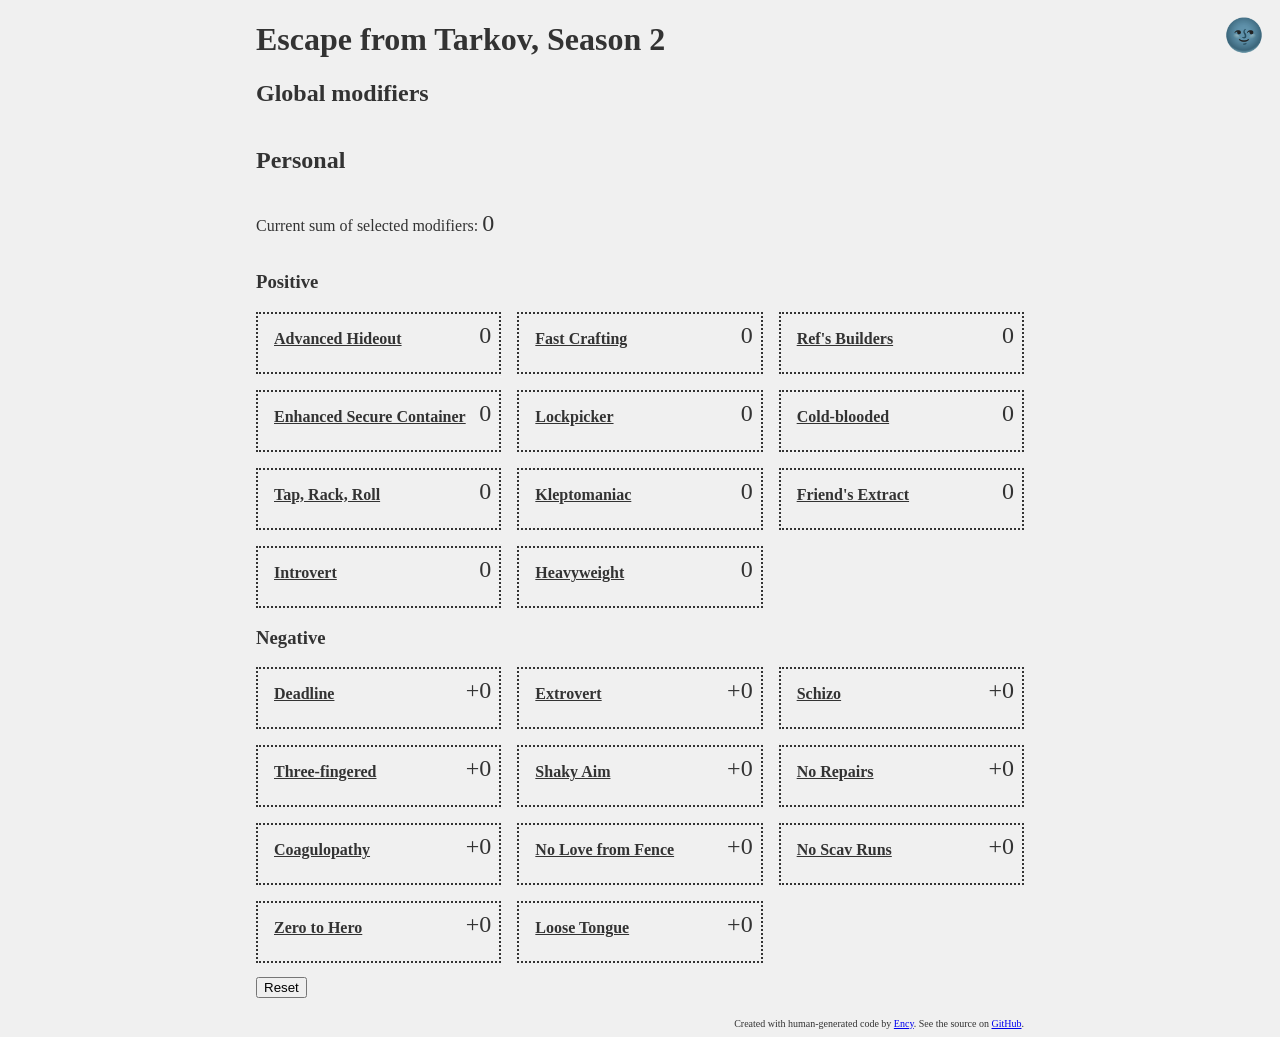
==== commit 9fa6f145: "First look at S2 modifiers" ====
--- a/index.html
+++ b/index.html
@@ -4,44 +4,20 @@
 <head>
     <meta charset="UTF-8">
     <meta name="viewport" content="width=device-width, initial-scale=1.0">
-    <title>Season 1: Kord Breach modifiers</title>
+    <title>Season 2 modifiers</title>
     <link rel="stylesheet" href="./style.css">
     <script src="./themeSwitcher.js"></script>
 </head>
 
 <body>
-    <h1>Escape from Tarkov, Season 1: Kord Breach</h1>
+    <h1>Escape from Tarkov, Season 2</h1>
 
     <theme-switch>🌑</theme-switch>
 
     <h2>Global modifiers</h2>
     <modifier-grid>
         <!-- global template start -->
-        <modifier-item disabled checked>
-            <modifier-name>No Insurance</modifier-name>
-            <modifier-description>• Cannot insure items before raid</modifier-description>
-        </modifier-item>
-        <modifier-item disabled checked>
-            <modifier-name>Handyman</modifier-name>
-            <modifier-description>• Item crafting time is reduced by 50%<br>• Crafting skill starts at level 51</modifier-description>
-        </modifier-item>
-        <modifier-item disabled checked>
-            <modifier-name>Seasoned PMCs</modifier-name>
-            <modifier-description>• Your character gains 25% more experience</modifier-description>
-        </modifier-item>
-        <modifier-item disabled checked>
-            <modifier-name>Armor Shortage</modifier-name>
-            <modifier-description>• Traders across Tarkov are experiencing an armor shortage</modifier-description>
-        </modifier-item>
-        <modifier-item disabled checked>
-            <modifier-name>Black Division</modifier-name>
-            <modifier-description>• Black Division operatives can be encountered on specific locations</modifier-description>
-        </modifier-item>
-        <modifier-item disabled checked>
-            <modifier-name>No FiR for Hideout</modifier-name>
-            <modifier-description>• Hideout zones don't require the Found in Raid status</modifier-description>
-        </modifier-item>
-       <!-- global template end -->
+        <!-- global template end -->
     </modifier-grid>
 
     <h2>Personal</h2>
@@ -49,201 +25,120 @@
     <h3>Positive</h3>
     <modifier-grid>
         <!-- positive template start -->
-        <modifier-item modifier-id="7" blocking>
-            <modifier-name>Marathon Runner</modifier-name>
-            <modifier-points>-3</modifier-points>
-            <modifier-description>• Arm and leg stamina is consumed 20% slower</modifier-description>
-            <modifier-blocking>[8,9]</modifier-blocking>
+        <modifier-item modifier-id="1">
+            <modifier-name>Advanced Hideout</modifier-name>
+            <modifier-points>0</modifier-points>
+            <modifier-description></modifier-description>
+        </modifier-item>
+        <modifier-item modifier-id="2">
+            <modifier-name>Fast Crafting</modifier-name>
+            <modifier-points>0</modifier-points>
+            <modifier-description></modifier-description>
+        </modifier-item>
+        <modifier-item modifier-id="3">
+            <modifier-name>Ref's Builders</modifier-name>
+            <modifier-points>0</modifier-points>
+            <modifier-description></modifier-description>
+        </modifier-item>
+        <modifier-item modifier-id="4">
+            <modifier-name>Enhanced Secure Container</modifier-name>
+            <modifier-points>0</modifier-points>
+            <modifier-description></modifier-description>
+        </modifier-item>
+        <modifier-item modifier-id="5">
+            <modifier-name>Lockpicker</modifier-name>
+            <modifier-points>0</modifier-points>
+            <modifier-description></modifier-description>
+        </modifier-item>
+        <modifier-item modifier-id="6">
+            <modifier-name>Cold-blooded</modifier-name>
+            <modifier-points>0</modifier-points>
+            <modifier-description></modifier-description>
+        </modifier-item>
+        <modifier-item modifier-id="7">
+            <modifier-name>Tap, Rack, Roll</modifier-name>
+            <modifier-points>0</modifier-points>
+            <modifier-description></modifier-description>
+        </modifier-item>
+        <modifier-item modifier-id="8">
+            <modifier-name>Kleptomaniac</modifier-name>
+            <modifier-points>0</modifier-points>
+            <modifier-description></modifier-description>
+        </modifier-item>
+        <modifier-item modifier-id="9">
+            <modifier-name>Friend's Extract</modifier-name>
+            <modifier-points>0</modifier-points>
+            <modifier-description></modifier-description>
         </modifier-item>
         <modifier-item modifier-id="10">
-            <modifier-name>Bushborne</modifier-name>
-            <modifier-points>-5</modifier-points>
-            <modifier-description>• Walking in vegetation generates 75% less noise and movement slowdown</modifier-description>
+            <modifier-name>Introvert</modifier-name>
+            <modifier-points>0</modifier-points>
+            <modifier-description></modifier-description>
         </modifier-item>
         <modifier-item modifier-id="11">
-            <modifier-name>Juice Time</modifier-name>
-            <modifier-points>-2</modifier-points>
-            <modifier-description>• Consuming a juice drink grants the Painkiller effect for 60 seconds</modifier-description>
-        </modifier-item>
-        <modifier-item modifier-id="12">
-            <modifier-name>Street Tax</modifier-name>
-            <modifier-points>-1</modifier-points>
-            <modifier-description>• Once per week, some Scavs pay you protection money</modifier-description>
-        </modifier-item>
-        <modifier-item modifier-id="13" blocking>
-            <modifier-name>The Tarkov Shooter</modifier-name>
-            <modifier-points>-2</modifier-points>
-            <modifier-description>• Bolt-action Rifles skill leveling speed is increased by 100%<br>• Bolt-action Rifles skill starts at level 25</modifier-description>
-            <modifier-blocking>[14]</modifier-blocking>
-        </modifier-item>
-        <modifier-item modifier-id="15">
-            <modifier-name>Diet</modifier-name>
-            <modifier-points>-2</modifier-points>
-            <modifier-description>• All provisions consume 50% less resource</modifier-description>
-        </modifier-item>
-        <modifier-item modifier-id="16" blocking>
-            <modifier-name>Thrombophilia</modifier-name>
-            <modifier-points>-2</modifier-points>
-            <modifier-description>• Bleeding chance is decreased by 25%</modifier-description>
-            <modifier-blocking>[17]</modifier-blocking>
-        </modifier-item>
-        <modifier-item modifier-id="18" blocking>
-            <modifier-name>Hypodipsia</modifier-name>
-            <modifier-points>-2</modifier-points>
-            <modifier-description>• Hydration is consumed 20% slower</modifier-description>
-            <modifier-blocking>[19]</modifier-blocking>
-        </modifier-item>
-        <modifier-item modifier-id="20" blocking>
-            <modifier-name>Polyphagia</modifier-name>
-            <modifier-points>-2</modifier-points>
-            <modifier-description>• Energy is consumed 20% slower</modifier-description>
-            <modifier-blocking>[21,22]</modifier-blocking>
-        </modifier-item>
-        <modifier-item modifier-id="23" blocking>
-            <modifier-name>Sturdy Bones</modifier-name>
-            <modifier-points>-3</modifier-points>
-            <modifier-description>• Limb fracture chance is decreased by 25%<br>• Falling from heights deals 20% less damage</modifier-description>
-            <modifier-blocking>[24]</modifier-blocking>
-        </modifier-item>
-        <modifier-item modifier-id="25">
-            <modifier-name>Kappa Protocol</modifier-name>
-            <modifier-points>-12</modifier-points>
-            <modifier-description>• Immediately receive Secure container Kappa</modifier-description>
-        </modifier-item>
-        <modifier-item modifier-id="26" blocking>
-            <modifier-name>Prodigy</modifier-name>
-            <modifier-points>-5</modifier-points>
-            <modifier-description>• Skill experience gain is increased by 30%</modifier-description>
-            <modifier-blocking>[14,27]</modifier-blocking>
-        </modifier-item>
-        <modifier-item modifier-id="28" blocking>
-            <modifier-name>Lucky</modifier-name>
-            <modifier-points>-1</modifier-points>
-            <modifier-description>• Audentes fortuna iuvat!</modifier-description>
-            <modifier-blocking>[29]</modifier-blocking>
-        </modifier-item>
-        <modifier-item modifier-id="30">
-            <modifier-name>Safecracker</modifier-name>
-            <modifier-points>-5</modifier-points>
-            <modifier-description>• Mechanical keys have a 25% chance not to lose durability when used</modifier-description>
-        </modifier-item>
-        <modifier-item modifier-id="31">
-            <modifier-name>Sailor's Nostalgia</modifier-name>
-            <modifier-points>-2</modifier-points>
-            <modifier-description>• Consuming canned fish grants the Health Regeneration (+2) effect for 30 seconds</modifier-description>
-        </modifier-item>
-        <modifier-item modifier-id="22" blocking>
-            <modifier-name>Youth</modifier-name>
-            <modifier-points>-5</modifier-points>
-            <modifier-description>• Energy is consumed 20% slower<br>• Arm and leg stamina is increased by 10</modifier-description>
-            <modifier-blocking>[8,21,20]</modifier-blocking>
-        </modifier-item>
-        <modifier-item modifier-id="32" blocking>
-            <modifier-name>Hercules</modifier-name>
-            <modifier-points>-5</modifier-points>
-            <modifier-description>• Strength and Endurance skills start at level 15</modifier-description>
-            <modifier-blocking>[14]</modifier-blocking>
-        </modifier-item>
-        <modifier-item modifier-id="9" blocking>
-            <modifier-name>Sprinter</modifier-name>
-            <modifier-points>-3</modifier-points>
-            <modifier-description>• Running speed is increased by 5%</modifier-description>
-            <modifier-blocking>[7,33]</modifier-blocking>
-        </modifier-item>
-        <modifier-item modifier-id="14" blocking>
-            <modifier-name>Average</modifier-name>
-            <modifier-points>-12</modifier-points>
-            <modifier-description>• All character skills are set to level 25 but cannot be leveled further (Excluding Crafting skill)</modifier-description>
-            <modifier-blocking>[13,32,27,26]</modifier-blocking>
+            <modifier-name>Heavyweight</modifier-name>
+            <modifier-points>0</modifier-points>
+            <modifier-description></modifier-description>
         </modifier-item>
        <!-- positive template end -->
     </modifier-grid>
     <h3>Negative</h3>
     <modifier-grid>
         <!-- negative template start -->
-        <modifier-item modifier-id="17" blocking>
-            <modifier-name>Hemophilia</modifier-name>
-            <modifier-points>+2</modifier-points>
-            <modifier-description>• Bleeding chance is increased by 25%</modifier-description>
-            <modifier-blocking>[16]</modifier-blocking>
+        <modifier-item modifier-id="12">
+            <modifier-name>Deadline</modifier-name>
+            <modifier-points>+0</modifier-points>
+            <modifier-description></modifier-description>
         </modifier-item>
-        <modifier-item modifier-id="24" blocking>
-            <modifier-name>Osteoporosis</modifier-name>
-            <modifier-points>+3</modifier-points>
-            <modifier-description>• Limb fracture chance is increased by 25%<br>• Falling from heights deals 20% more damage</modifier-description>
-            <modifier-blocking>[23]</modifier-blocking>
+        <modifier-item modifier-id="13">
+            <modifier-name>Extrovert</modifier-name>
+            <modifier-points>+0</modifier-points>
+            <modifier-description></modifier-description>
         </modifier-item>
-        <modifier-item modifier-id="34">
-            <modifier-name>Well That Hurt!</modifier-name>
-            <modifier-points>+2</modifier-points>
-            <modifier-description>• All medkit uses consume 25% more resource</modifier-description>
+        <modifier-item modifier-id="14">
+            <modifier-name>Schizo</modifier-name>
+            <modifier-points>+0</modifier-points>
+            <modifier-description></modifier-description>
         </modifier-item>
-        <modifier-item modifier-id="27" blocking>
-            <modifier-name>Incompetent</modifier-name>
-            <modifier-points>+10</modifier-points>
-            <modifier-description>• All character skills are leveled 25% slower (Excluding Bolt-action Rifles)<br>• All character skills can only be increased up to level 30 (Excluding Crafting)</modifier-description>
-            <modifier-blocking>[14,26]</modifier-blocking>
+        <modifier-item modifier-id="15">
+            <modifier-name>Three-fingered</modifier-name>
+            <modifier-points>+0</modifier-points>
+            <modifier-description></modifier-description>
         </modifier-item>
-        <modifier-item modifier-id="19" blocking>
-            <modifier-name>Polydipsia</modifier-name>
-            <modifier-points>+2</modifier-points>
-            <modifier-description>• Hydration is consumed 15% faster</modifier-description>
-            <modifier-blocking>[18]</modifier-blocking>
+        <modifier-item modifier-id="16">
+            <modifier-name>Shaky Aim</modifier-name>
+            <modifier-points>+0</modifier-points>
+            <modifier-description></modifier-description>
         </modifier-item>
-        <modifier-item modifier-id="21" blocking>
-            <modifier-name>Chronic Fatigue Syndrome</modifier-name>
-            <modifier-points>+2</modifier-points>
-            <modifier-description>• Energy is consumed 20% faster</modifier-description>
-            <modifier-blocking>[20,22]</modifier-blocking>
+        <modifier-item modifier-id="17">
+            <modifier-name>No Repairs</modifier-name>
+            <modifier-points>+0</modifier-points>
+            <modifier-description></modifier-description>
         </modifier-item>
-        <modifier-item modifier-id="35" blocking>
-            <modifier-name>Personality Vacuum</modifier-name>
-            <modifier-points>+2</modifier-points>
-            <modifier-description>• Charisma skill cannot be increased<br>• All trader items cost 20% more</modifier-description>
-            <modifier-blocking>[33]</modifier-blocking>
+        <modifier-item modifier-id="18">
+            <modifier-name>Coagulopathy</modifier-name>
+            <modifier-points>+0</modifier-points>
+            <modifier-description></modifier-description>
         </modifier-item>
-        <modifier-item modifier-id="36">
-            <modifier-name>Dr. Jekyll</modifier-name>
-            <modifier-points>+1</modifier-points>
-            <modifier-description>• After gaining the Fresh Wound status, it cannot be removed until the end of the raid</modifier-description>
+        <modifier-item modifier-id="19">
+            <modifier-name>No Love from Fence</modifier-name>
+            <modifier-points>+0</modifier-points>
+            <modifier-description></modifier-description>
         </modifier-item>
-        <modifier-item modifier-id="37">
-            <modifier-name>Allergic</modifier-name>
-            <modifier-points>+3</modifier-points>
-            <modifier-description>• Become allergic to 3 random items from the Provisions or Medication category</modifier-description>
+        <modifier-item modifier-id="20">
+            <modifier-name>No Scav Runs</modifier-name>
+            <modifier-points>+0</modifier-points>
+            <modifier-description></modifier-description>
         </modifier-item>
-        <modifier-item modifier-id="38">
-            <modifier-name>No Flea Market</modifier-name>
-            <modifier-points>+10</modifier-points>
-            <modifier-description>• Trading with players on the Flea Market is disabled</modifier-description>
+        <modifier-item modifier-id="21">
+            <modifier-name>Zero to Hero</modifier-name>
+            <modifier-points>+0</modifier-points>
+            <modifier-description></modifier-description>
         </modifier-item>
-        <modifier-item modifier-id="33" blocking>
-            <modifier-name>Third Leg</modifier-name>
-            <modifier-points>+1</modifier-points>
-            <modifier-description>• Movement speed is decreased by 1%<br>• Buying items at Therapist is 5% cheaper</modifier-description>
-            <modifier-blocking>[9,35]</modifier-blocking>
-        </modifier-item>
-        <modifier-item modifier-id="29" blocking>
-            <modifier-name>Unlucky</modifier-name>
-            <modifier-points>+1</modifier-points>
-            <modifier-description>• Your bad luck can sometimes have dire consequences</modifier-description>
-            <modifier-blocking>[28]</modifier-blocking>
-        </modifier-item>
-        <modifier-item modifier-id="8" blocking>
-            <modifier-name>Exhaustion</modifier-name>
-            <modifier-points>+5</modifier-points>
-            <modifier-description>• Arm and leg stamina recovers 20% slower<br>• Arm and leg stamina is reduced by 10</modifier-description>
-            <modifier-blocking>[7,22]</modifier-blocking>
-        </modifier-item>
-        <modifier-item modifier-id="39">
-            <modifier-name>Broken Secure Container</modifier-name>
-            <modifier-points>+6</modifier-points>
-            <modifier-description>• Secure container can only be filled with cash, keys, dogtags, special equipment, certain containers and Battle Pass documents</modifier-description>
-        </modifier-item>
-        <modifier-item modifier-id="40">
-            <modifier-name>Underdog</modifier-name>
-            <modifier-points>+4</modifier-points>
-            <modifier-description>• You started the season later than everyone else, but it’s too early to count you out.<br>• +4 additional Modifier Points.</modifier-description>
+        <modifier-item modifier-id="22">
+            <modifier-name>Loose Tongue</modifier-name>
+            <modifier-points>+0</modifier-points>
+            <modifier-description></modifier-description>
         </modifier-item>
        <!-- negative template end -->
     </modifier-grid>
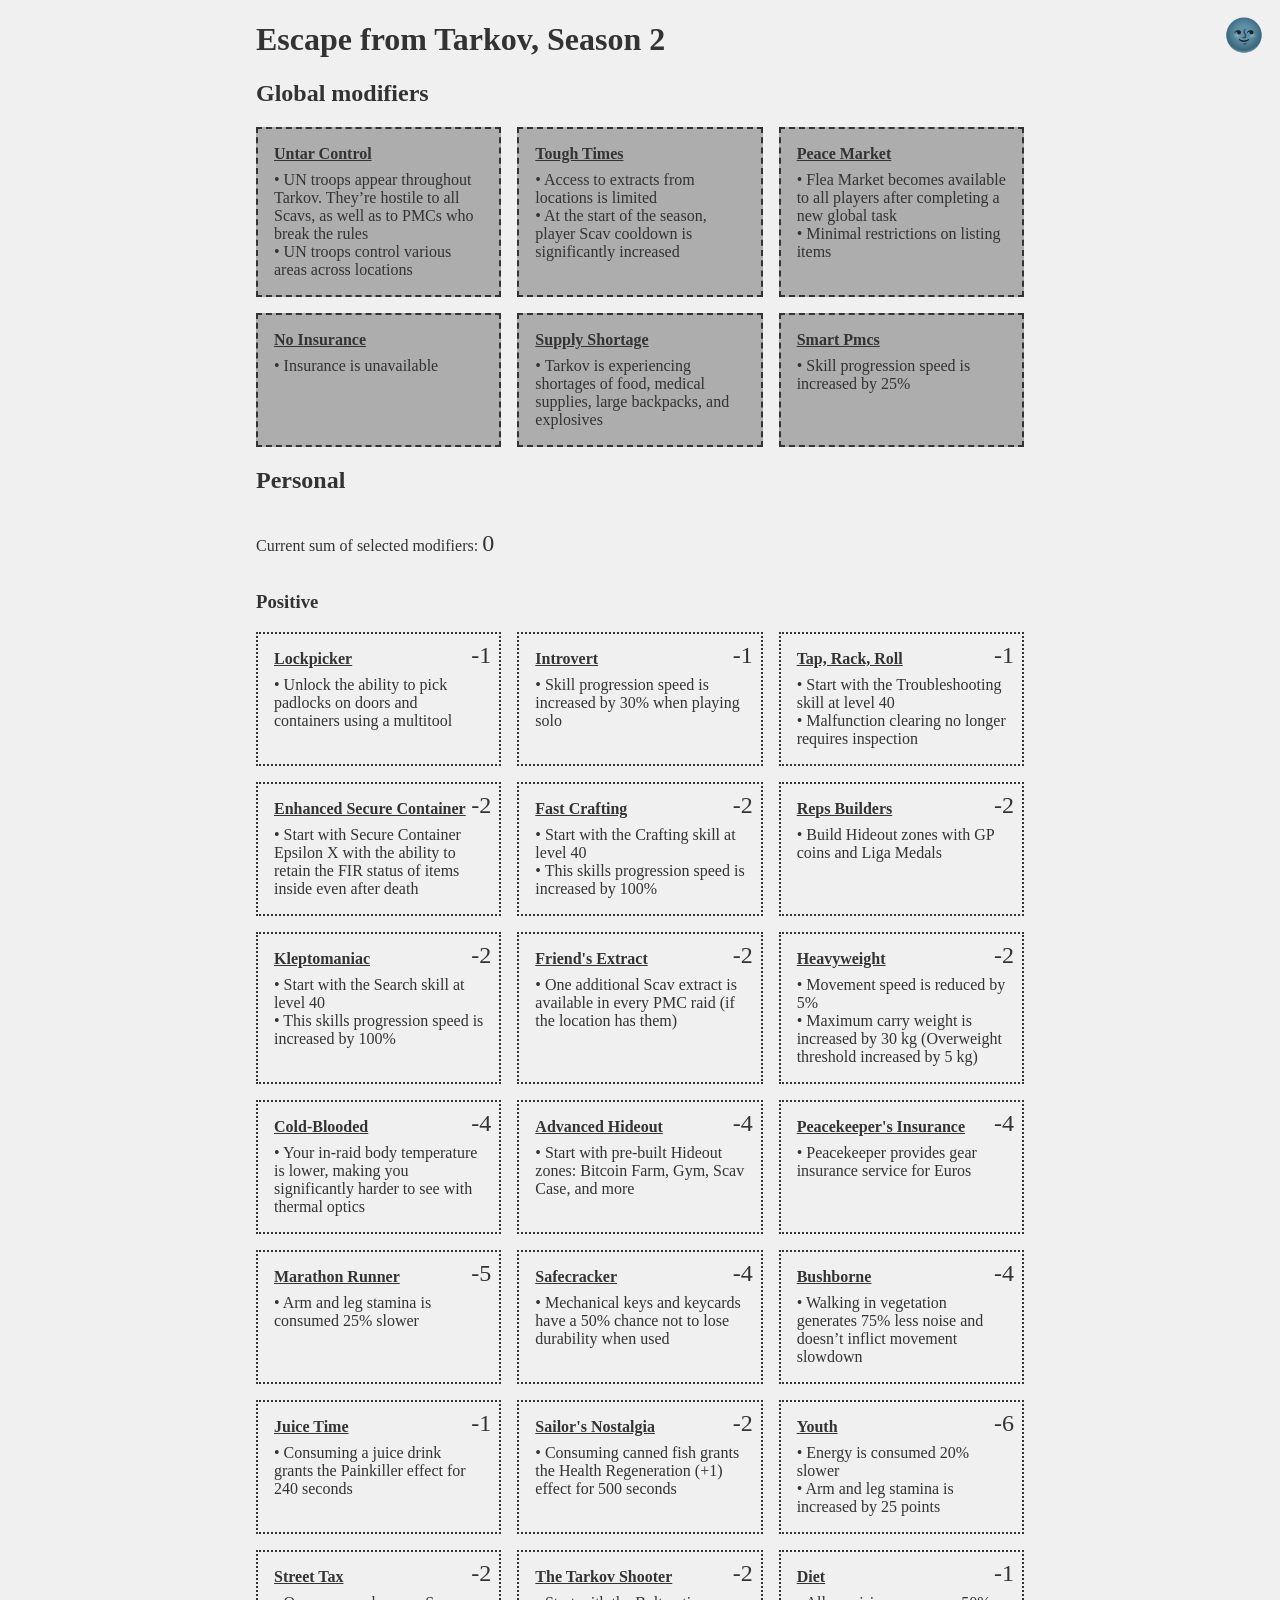
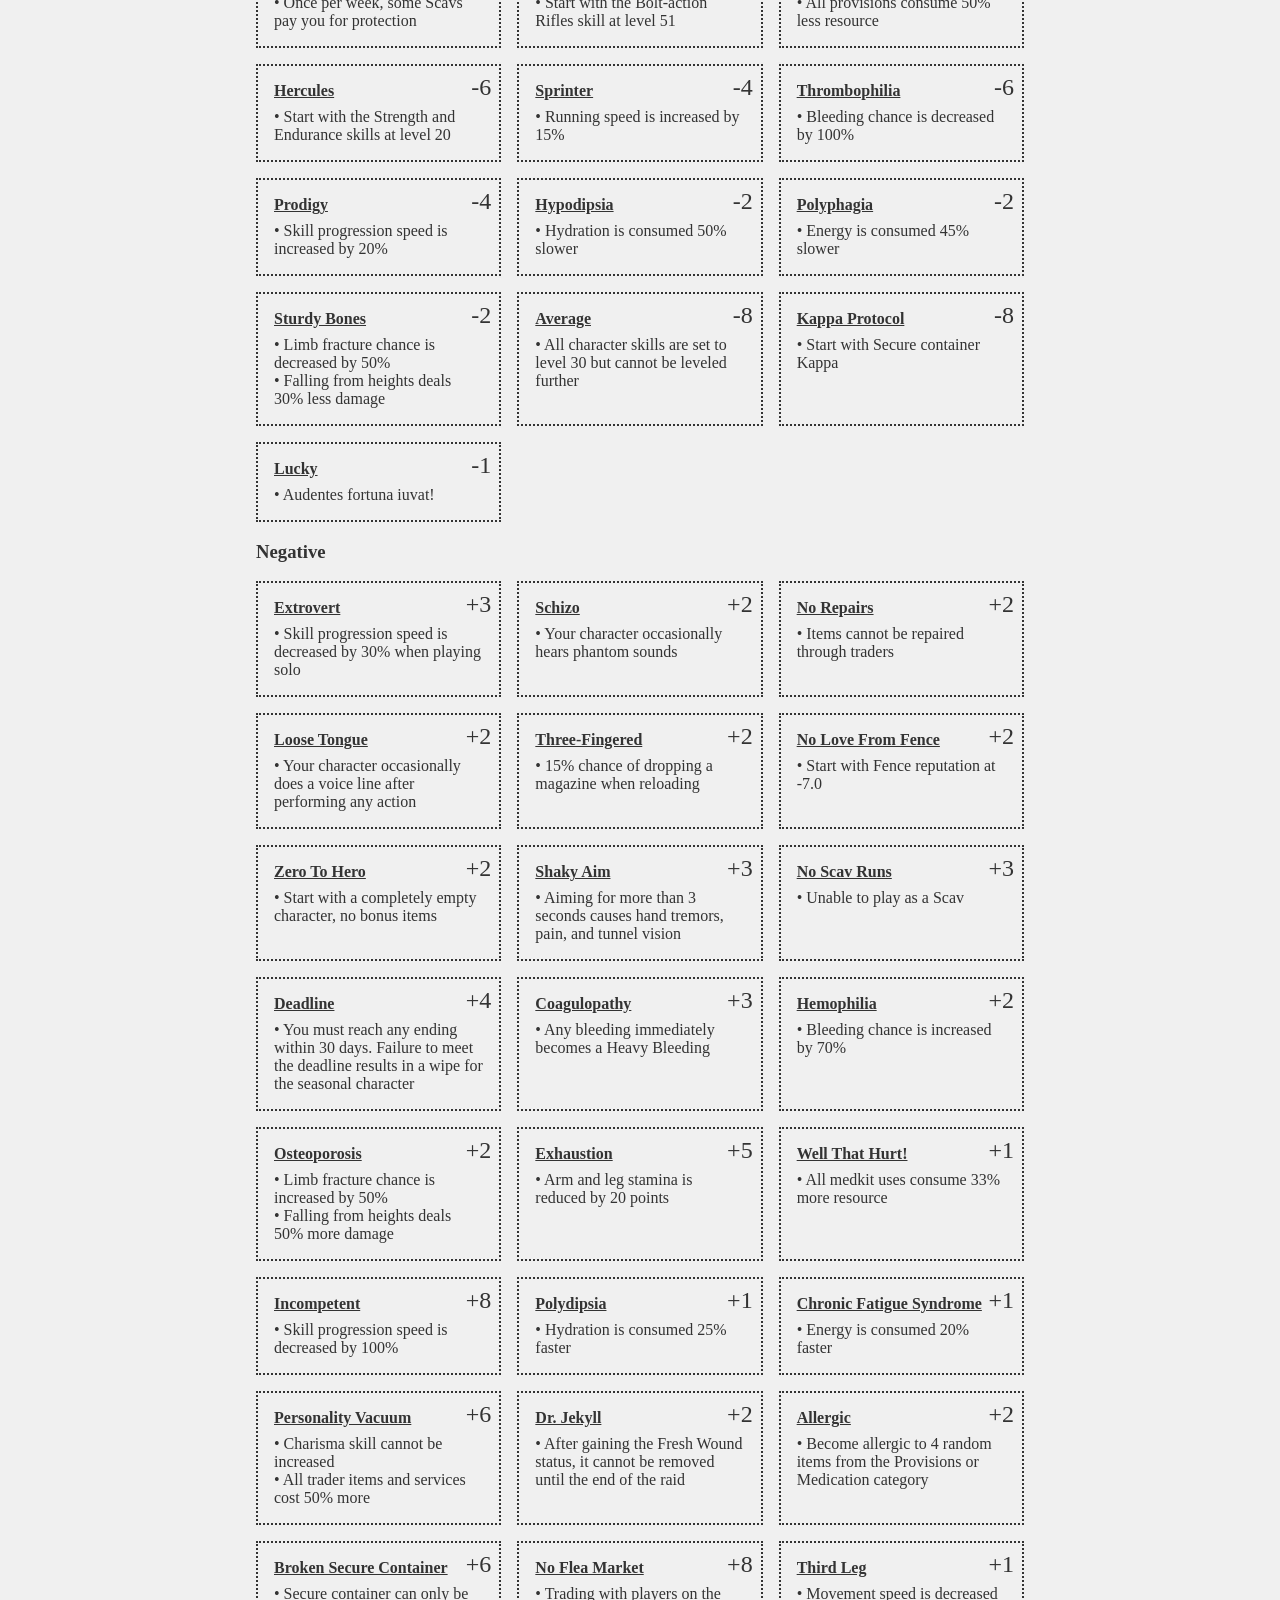
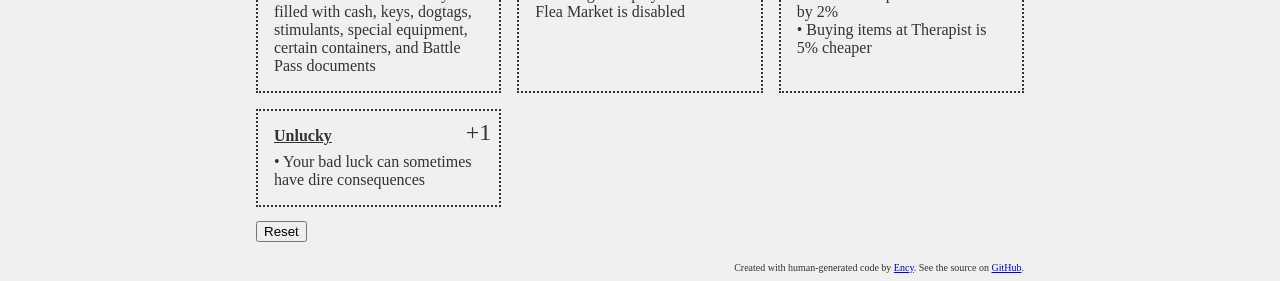
==== commit 2b600c34: "season 2 based on an earlier announcement Blocking groups maybe later, maybe only after season start" ====
--- a/index.html
+++ b/index.html
@@ -17,6 +17,30 @@
     <h2>Global modifiers</h2>
     <modifier-grid>
         <!-- global template start -->
+        <modifier-item disabled checked>
+            <modifier-name>Untar Control</modifier-name>
+            <modifier-description>• UN troops appear throughout Tarkov. They’re hostile to all Scavs, as well as to PMCs who break the rules<br/>• UN troops control various areas across locations</modifier-description>
+        </modifier-item>
+        <modifier-item disabled checked>
+            <modifier-name>Tough Times</modifier-name>
+            <modifier-description>• Access to extracts from locations is limited<br/>• At the start of the season, player Scav cooldown is significantly increased</modifier-description>
+        </modifier-item>
+        <modifier-item disabled checked>
+            <modifier-name>Peace Market</modifier-name>
+            <modifier-description>• Flea Market becomes available to all players after completing a new global task<br/>• Minimal restrictions on listing items</modifier-description>
+        </modifier-item>
+        <modifier-item disabled checked>
+            <modifier-name>No Insurance</modifier-name>
+            <modifier-description>• Insurance is unavailable</modifier-description>
+        </modifier-item>
+        <modifier-item disabled checked>
+            <modifier-name>Supply Shortage</modifier-name>
+            <modifier-description>• Tarkov is experiencing shortages of food, medical supplies, large backpacks, and explosives</modifier-description>
+        </modifier-item>
+        <modifier-item disabled checked>
+            <modifier-name>Smart Pmcs</modifier-name>
+            <modifier-description>• Skill progression speed is increased by 25%</modifier-description>
+        </modifier-item>
         <!-- global template end -->
     </modifier-grid>
 
@@ -26,119 +50,289 @@
     <modifier-grid>
         <!-- positive template start -->
         <modifier-item modifier-id="1">
-            <modifier-name>Advanced Hideout</modifier-name>
-            <modifier-points>0</modifier-points>
-            <modifier-description></modifier-description>
+            <modifier-name>Lockpicker</modifier-name>
+            <modifier-points>-1</modifier-points>
+            <modifier-description>• Unlock the ability to pick padlocks on doors and containers using a multitool</modifier-description>
         </modifier-item>
         <modifier-item modifier-id="2">
-            <modifier-name>Fast Crafting</modifier-name>
-            <modifier-points>0</modifier-points>
-            <modifier-description></modifier-description>
+            <modifier-name>Introvert</modifier-name>
+            <modifier-points>-1</modifier-points>
+            <modifier-description>• Skill progression speed is increased by 30% when playing solo</modifier-description>
         </modifier-item>
         <modifier-item modifier-id="3">
-            <modifier-name>Ref's Builders</modifier-name>
-            <modifier-points>0</modifier-points>
-            <modifier-description></modifier-description>
+            <modifier-name>Tap, Rack, Roll</modifier-name>
+            <modifier-points>-1</modifier-points>
+            <modifier-description>• Start with the Troubleshooting skill at level 40<br/>• Malfunction clearing no longer requires inspection</modifier-description>
         </modifier-item>
         <modifier-item modifier-id="4">
             <modifier-name>Enhanced Secure Container</modifier-name>
-            <modifier-points>0</modifier-points>
-            <modifier-description></modifier-description>
+            <modifier-points>-2</modifier-points>
+            <modifier-description>• Start with Secure Container Epsilon X with the ability to retain the FIR status of items inside even after death</modifier-description>
         </modifier-item>
         <modifier-item modifier-id="5">
-            <modifier-name>Lockpicker</modifier-name>
-            <modifier-points>0</modifier-points>
-            <modifier-description></modifier-description>
+            <modifier-name>Fast Crafting</modifier-name>
+            <modifier-points>-2</modifier-points>
+            <modifier-description>• Start with the Crafting skill at level 40<br/>• This skills progression speed is increased by 100%</modifier-description>
         </modifier-item>
         <modifier-item modifier-id="6">
-            <modifier-name>Cold-blooded</modifier-name>
-            <modifier-points>0</modifier-points>
-            <modifier-description></modifier-description>
+            <modifier-name>Reps Builders</modifier-name>
+            <modifier-points>-2</modifier-points>
+            <modifier-description>• Build Hideout zones with GP coins and Liga Medals</modifier-description>
         </modifier-item>
         <modifier-item modifier-id="7">
-            <modifier-name>Tap, Rack, Roll</modifier-name>
-            <modifier-points>0</modifier-points>
-            <modifier-description></modifier-description>
+            <modifier-name>Kleptomaniac</modifier-name>
+            <modifier-points>-2</modifier-points>
+            <modifier-description>• Start with the Search skill at level 40<br/>• This skills progression speed is increased by 100%</modifier-description>
         </modifier-item>
         <modifier-item modifier-id="8">
-            <modifier-name>Kleptomaniac</modifier-name>
-            <modifier-points>0</modifier-points>
-            <modifier-description></modifier-description>
+            <modifier-name>Friend's Extract</modifier-name>
+            <modifier-points>-2</modifier-points>
+            <modifier-description>• One additional Scav extract is available in every PMC raid (if the location has them)</modifier-description>
         </modifier-item>
         <modifier-item modifier-id="9">
-            <modifier-name>Friend's Extract</modifier-name>
-            <modifier-points>0</modifier-points>
-            <modifier-description></modifier-description>
+            <modifier-name>Heavyweight</modifier-name>
+            <modifier-points>-2</modifier-points>
+            <modifier-description>• Movement speed is reduced by 5%<br/>• Maximum carry weight is increased by 30 kg (Overweight threshold increased by 5 kg)</modifier-description>
         </modifier-item>
         <modifier-item modifier-id="10">
-            <modifier-name>Introvert</modifier-name>
-            <modifier-points>0</modifier-points>
-            <modifier-description></modifier-description>
-        </modifier-item>
-        <modifier-item modifier-id="11">
-            <modifier-name>Heavyweight</modifier-name>
-            <modifier-points>0</modifier-points>
-            <modifier-description></modifier-description>
+            <modifier-name>Cold-Blooded</modifier-name>
+            <modifier-points>-4</modifier-points>
+            <modifier-description>• Your in-raid body temperature is lower, making you significantly harder to see with thermal optics</modifier-description>
+        </modifier-item>
+        <modifier-item modifier-id="12">
+            <modifier-name>Advanced Hideout</modifier-name>
+            <modifier-points>-4</modifier-points>
+            <modifier-description>• Start with pre-built Hideout zones: Bitcoin Farm, Gym, Scav Case, and more</modifier-description>
+        </modifier-item>
+        <modifier-item modifier-id="13">
+            <modifier-name>Peacekeeper's Insurance</modifier-name>
+            <modifier-points>-4</modifier-points>
+            <modifier-description>• Peacekeeper provides gear insurance service for Euros</modifier-description>
+        </modifier-item>
+        <modifier-item modifier-id="14">
+            <modifier-name>Marathon Runner</modifier-name>
+            <modifier-points>-5</modifier-points>
+            <modifier-description>• Arm and leg stamina is consumed 25% slower</modifier-description>
+        </modifier-item>
+        <modifier-item modifier-id="15">
+            <modifier-name>Safecracker</modifier-name>
+            <modifier-points>-4</modifier-points>
+            <modifier-description>• Mechanical keys and keycards have a 50% chance not to lose durability when used</modifier-description>
+        </modifier-item>
+        <modifier-item modifier-id="16">
+            <modifier-name>Bushborne</modifier-name>
+            <modifier-points>-4</modifier-points>
+            <modifier-description>• Walking in vegetation generates 75% less noise and doesn’t inflict movement slowdown</modifier-description>
+        </modifier-item>
+        <modifier-item modifier-id="17">
+            <modifier-name>Juice Time</modifier-name>
+            <modifier-points>-1</modifier-points>
+            <modifier-description>• Consuming a juice drink grants the Painkiller effect for 240 seconds</modifier-description>
+        </modifier-item>
+        <modifier-item modifier-id="18">
+            <modifier-name>Sailor's Nostalgia</modifier-name>
+            <modifier-points>-2</modifier-points>
+            <modifier-description>• Consuming canned fish grants the Health Regeneration (+1) effect for 500 seconds</modifier-description>
+        </modifier-item>
+        <modifier-item modifier-id="19">
+            <modifier-name>Youth</modifier-name>
+            <modifier-points>-6</modifier-points>
+            <modifier-description>• Energy is consumed 20% slower<br/>• Arm and leg stamina is increased by 25 points</modifier-description>
+        </modifier-item>
+        <modifier-item modifier-id="20">
+            <modifier-name>Street Tax</modifier-name>
+            <modifier-points>-2</modifier-points>
+            <modifier-description>• Once per week, some Scavs pay you for protection</modifier-description>
+        </modifier-item>
+        <modifier-item modifier-id="21">
+            <modifier-name>The Tarkov Shooter</modifier-name>
+            <modifier-points>-2</modifier-points>
+            <modifier-description>• Start with the Bolt-action Rifles skill at level 51</modifier-description>
+        </modifier-item>
+        <modifier-item modifier-id="22">
+            <modifier-name>Diet</modifier-name>
+            <modifier-points>-1</modifier-points>
+            <modifier-description>• All provisions consume 50% less resource</modifier-description>
+        </modifier-item>
+        <modifier-item modifier-id="23">
+            <modifier-name>Hercules</modifier-name>
+            <modifier-points>-6</modifier-points>
+            <modifier-description>• Start with the Strength and Endurance skills at level 20</modifier-description>
+        </modifier-item>
+        <modifier-item modifier-id="24">
+            <modifier-name>Sprinter</modifier-name>
+            <modifier-points>-4</modifier-points>
+            <modifier-description>• Running speed is increased by 15%</modifier-description>
+        </modifier-item>
+        <modifier-item modifier-id="25">
+            <modifier-name>Thrombophilia</modifier-name>
+            <modifier-points>-6</modifier-points>
+            <modifier-description>• Bleeding chance is decreased by 100%</modifier-description>
+        </modifier-item>
+        <modifier-item modifier-id="26">
+            <modifier-name>Prodigy</modifier-name>
+            <modifier-points>-4</modifier-points>
+            <modifier-description>• Skill progression speed is increased by 20%</modifier-description>
+        </modifier-item>
+        <modifier-item modifier-id="27">
+            <modifier-name>Hypodipsia</modifier-name>
+            <modifier-points>-2</modifier-points>
+            <modifier-description>• Hydration is consumed 50% slower</modifier-description>
+        </modifier-item>
+        <modifier-item modifier-id="28">
+            <modifier-name>Polyphagia</modifier-name>
+            <modifier-points>-2</modifier-points>
+            <modifier-description>• Energy is consumed 45% slower</modifier-description>
+        </modifier-item>
+        <modifier-item modifier-id="29">
+            <modifier-name>Sturdy Bones</modifier-name>
+            <modifier-points>-2</modifier-points>
+            <modifier-description>• Limb fracture chance is decreased by 50%<br/>• Falling from heights deals 30% less damage</modifier-description>
+        </modifier-item>
+        <modifier-item modifier-id="30">
+            <modifier-name>Average</modifier-name>
+            <modifier-points>-8</modifier-points>
+            <modifier-description>• All character skills are set to level 30 but cannot be leveled further</modifier-description>
+        </modifier-item>
+        <modifier-item modifier-id="31">
+            <modifier-name>Kappa Protocol</modifier-name>
+            <modifier-points>-8</modifier-points>
+            <modifier-description>• Start with Secure container Kappa</modifier-description>
+        </modifier-item>
+        <modifier-item modifier-id="32">
+            <modifier-name>Lucky</modifier-name>
+            <modifier-points>-1</modifier-points>
+            <modifier-description>• Audentes fortuna iuvat!</modifier-description>
         </modifier-item>
        <!-- positive template end -->
     </modifier-grid>
     <h3>Negative</h3>
     <modifier-grid>
         <!-- negative template start -->
-        <modifier-item modifier-id="12">
+        <modifier-item modifier-id="33">
+            <modifier-name>Extrovert</modifier-name>
+            <modifier-points>+3</modifier-points>
+            <modifier-description>• Skill progression speed is decreased by 30% when playing solo</modifier-description>
+        </modifier-item>
+        <modifier-item modifier-id="34">
+            <modifier-name>Schizo</modifier-name>
+            <modifier-points>+2</modifier-points>
+            <modifier-description>• Your character occasionally hears phantom sounds</modifier-description>
+        </modifier-item>
+        <modifier-item modifier-id="35">
+            <modifier-name>No Repairs</modifier-name>
+            <modifier-points>+2</modifier-points>
+            <modifier-description>• Items cannot be repaired through traders</modifier-description>
+        </modifier-item>
+        <modifier-item modifier-id="36">
+            <modifier-name>Loose Tongue</modifier-name>
+            <modifier-points>+2</modifier-points>
+            <modifier-description>• Your character occasionally does a voice line after performing any action</modifier-description>
+        </modifier-item>
+        <modifier-item modifier-id="37">
+            <modifier-name>Three-Fingered</modifier-name>
+            <modifier-points>+2</modifier-points>
+            <modifier-description>• 15% chance of dropping a magazine when reloading</modifier-description>
+        </modifier-item>
+        <modifier-item modifier-id="38">
+            <modifier-name>No Love From Fence</modifier-name>
+            <modifier-points>+2</modifier-points>
+            <modifier-description>• Start with Fence reputation at -7.0</modifier-description>
+        </modifier-item>
+        <modifier-item modifier-id="39">
+            <modifier-name>Zero To Hero</modifier-name>
+            <modifier-points>+2</modifier-points>
+            <modifier-description>• Start with a completely empty character, no bonus items</modifier-description>
+        </modifier-item>
+        <modifier-item modifier-id="40">
+            <modifier-name>Shaky Aim</modifier-name>
+            <modifier-points>+3</modifier-points>
+            <modifier-description>• Aiming for more than 3 seconds causes hand tremors, pain, and tunnel vision</modifier-description>
+        </modifier-item>
+        <modifier-item modifier-id="41">
+            <modifier-name>No Scav Runs</modifier-name>
+            <modifier-points>+3</modifier-points>
+            <modifier-description>• Unable to play as a Scav</modifier-description>
+        </modifier-item>
+        <modifier-item modifier-id="42">
             <modifier-name>Deadline</modifier-name>
-            <modifier-points>+0</modifier-points>
-            <modifier-description></modifier-description>
-        </modifier-item>
-        <modifier-item modifier-id="13">
-            <modifier-name>Extrovert</modifier-name>
-            <modifier-points>+0</modifier-points>
-            <modifier-description></modifier-description>
-        </modifier-item>
-        <modifier-item modifier-id="14">
-            <modifier-name>Schizo</modifier-name>
-            <modifier-points>+0</modifier-points>
-            <modifier-description></modifier-description>
-        </modifier-item>
-        <modifier-item modifier-id="15">
-            <modifier-name>Three-fingered</modifier-name>
-            <modifier-points>+0</modifier-points>
-            <modifier-description></modifier-description>
-        </modifier-item>
-        <modifier-item modifier-id="16">
-            <modifier-name>Shaky Aim</modifier-name>
-            <modifier-points>+0</modifier-points>
-            <modifier-description></modifier-description>
-        </modifier-item>
-        <modifier-item modifier-id="17">
-            <modifier-name>No Repairs</modifier-name>
-            <modifier-points>+0</modifier-points>
-            <modifier-description></modifier-description>
-        </modifier-item>
-        <modifier-item modifier-id="18">
+            <modifier-points>+4</modifier-points>
+            <modifier-description>• You must reach any ending within 30 days. Failure to meet the deadline results in a wipe for the seasonal character</modifier-description>
+        </modifier-item>
+        <modifier-item modifier-id="43">
             <modifier-name>Coagulopathy</modifier-name>
-            <modifier-points>+0</modifier-points>
-            <modifier-description></modifier-description>
-        </modifier-item>
-        <modifier-item modifier-id="19">
-            <modifier-name>No Love from Fence</modifier-name>
-            <modifier-points>+0</modifier-points>
-            <modifier-description></modifier-description>
-        </modifier-item>
-        <modifier-item modifier-id="20">
-            <modifier-name>No Scav Runs</modifier-name>
-            <modifier-points>+0</modifier-points>
-            <modifier-description></modifier-description>
-        </modifier-item>
-        <modifier-item modifier-id="21">
-            <modifier-name>Zero to Hero</modifier-name>
-            <modifier-points>+0</modifier-points>
-            <modifier-description></modifier-description>
-        </modifier-item>
-        <modifier-item modifier-id="22">
-            <modifier-name>Loose Tongue</modifier-name>
-            <modifier-points>+0</modifier-points>
-            <modifier-description></modifier-description>
+            <modifier-points>+3</modifier-points>
+            <modifier-description>• Any bleeding immediately becomes a Heavy Bleeding</modifier-description>
+        </modifier-item>
+        <modifier-item modifier-id="44">
+            <modifier-name>Hemophilia</modifier-name>
+            <modifier-points>+2</modifier-points>
+            <modifier-description>• Bleeding chance is increased by 70%</modifier-description>
+        </modifier-item>
+        <modifier-item modifier-id="45">
+            <modifier-name>Osteoporosis</modifier-name>
+            <modifier-points>+2</modifier-points>
+            <modifier-description>• Limb fracture chance is increased by 50%<br/>• Falling from heights deals 50% more damage</modifier-description>
+        </modifier-item>
+        <modifier-item modifier-id="46">
+            <modifier-name>Exhaustion</modifier-name>
+            <modifier-points>+5</modifier-points>
+            <modifier-description>• Arm and leg stamina is reduced by 20 points</modifier-description>
+        </modifier-item>
+        <modifier-item modifier-id="47">
+            <modifier-name>Well That Hurt!</modifier-name>
+            <modifier-points>+1</modifier-points>
+            <modifier-description>• All medkit uses consume 33% more resource</modifier-description>
+        </modifier-item>
+        <modifier-item modifier-id="48">
+            <modifier-name>Incompetent</modifier-name>
+            <modifier-points>+8</modifier-points>
+            <modifier-description>• Skill progression speed is decreased by 100%</modifier-description>
+        </modifier-item>
+        <modifier-item modifier-id="49">
+            <modifier-name>Polydipsia</modifier-name>
+            <modifier-points>+1</modifier-points>
+            <modifier-description>• Hydration is consumed 25% faster</modifier-description>
+        </modifier-item>
+        <modifier-item modifier-id="50">
+            <modifier-name>Chronic Fatigue Syndrome</modifier-name>
+            <modifier-points>+1</modifier-points>
+            <modifier-description>• Energy is consumed 20% faster</modifier-description>
+        </modifier-item>
+        <modifier-item modifier-id="51">
+            <modifier-name>Personality Vacuum</modifier-name>
+            <modifier-points>+6</modifier-points>
+            <modifier-description>• Charisma skill cannot be increased<br/>• All trader items and services cost 50% more</modifier-description>
+        </modifier-item>
+        <modifier-item modifier-id="52">
+            <modifier-name>Dr. Jekyll</modifier-name>
+            <modifier-points>+2</modifier-points>
+            <modifier-description>• After gaining the Fresh Wound status, it cannot be removed until the end of the raid</modifier-description>
+        </modifier-item>
+        <modifier-item modifier-id="53">
+            <modifier-name>Allergic</modifier-name>
+            <modifier-points>+2</modifier-points>
+            <modifier-description>• Become allergic to 4 random items from the Provisions or Medication category</modifier-description>
+        </modifier-item>
+        <modifier-item modifier-id="54">
+            <modifier-name>Broken Secure Container</modifier-name>
+            <modifier-points>+6</modifier-points>
+            <modifier-description>• Secure container can only be filled with cash, keys, dogtags, stimulants, special equipment, certain containers, and Battle Pass documents</modifier-description>
+        </modifier-item>
+        <modifier-item modifier-id="55">
+            <modifier-name>No Flea Market</modifier-name>
+            <modifier-points>+8</modifier-points>
+            <modifier-description>• Trading with players on the Flea Market is disabled</modifier-description>
+        </modifier-item>
+        <modifier-item modifier-id="56">
+            <modifier-name>Third Leg</modifier-name>
+            <modifier-points>+1</modifier-points>
+            <modifier-description>• Movement speed is decreased by 2%<br/>• Buying items at Therapist is 5% cheaper</modifier-description>
+        </modifier-item>
+        <modifier-item modifier-id="57">
+            <modifier-name>Unlucky</modifier-name>
+            <modifier-points>+1</modifier-points>
+            <modifier-description>• Your bad luck can sometimes have dire consequences</modifier-description>
         </modifier-item>
        <!-- negative template end -->
     </modifier-grid>
